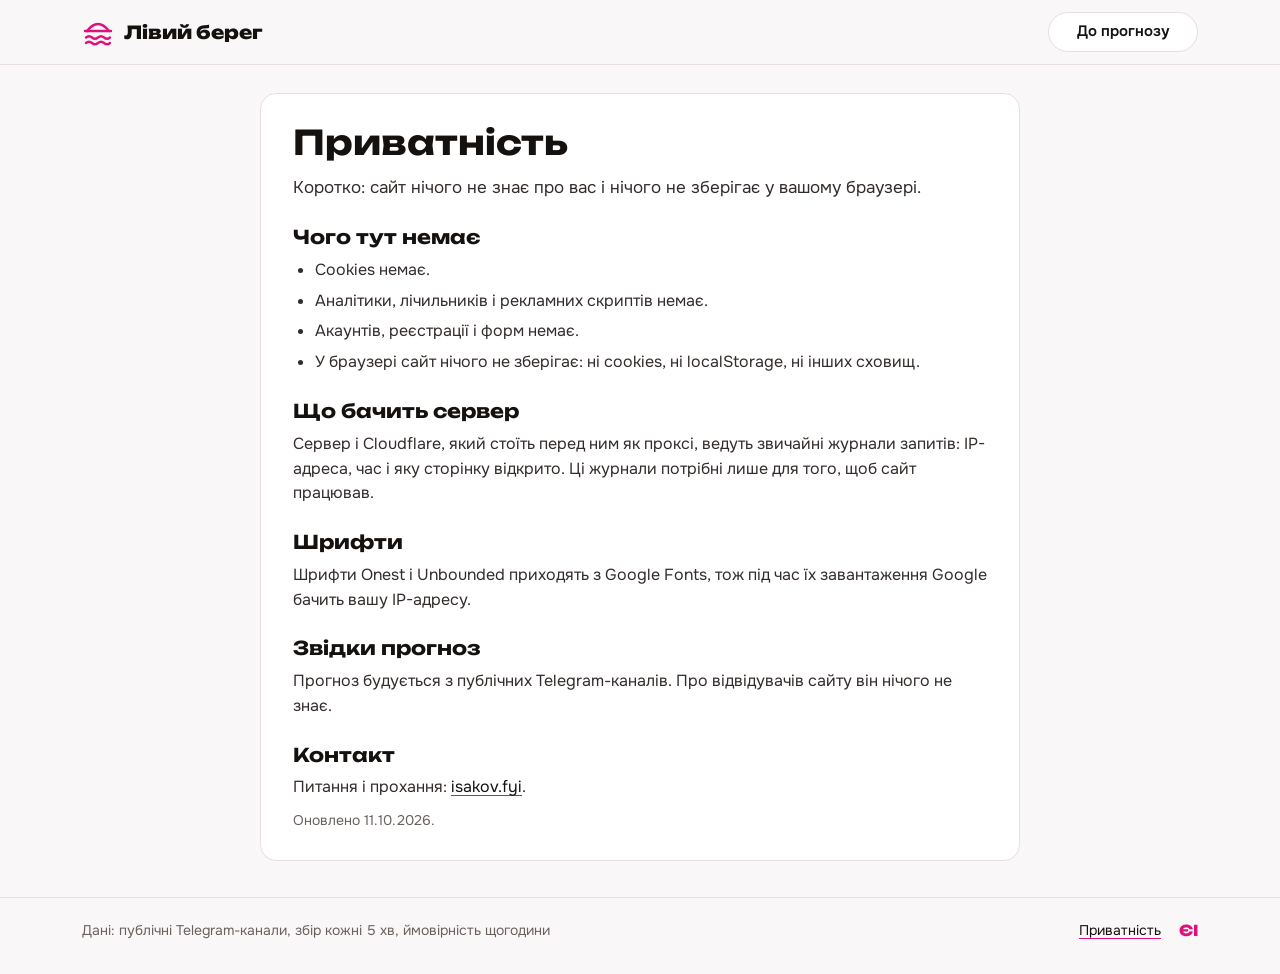
==== site/privacy.html @ 4c9b5cb8 "Add the site shell and the main tab: the answer, what crosses the Dnipro now, reasons, glossary, liv" ====
<!doctype html>
<html lang="uk">
<head>
<meta charset="utf-8">
<meta name="viewport" content="width=device-width, initial-scale=1">
<title>Приватність: Лівий берег</title>
<meta name="description" content="Що сайт Лівий берег знає про відвідувачів: без cookies, без аналітики, без акаунтів.">
<link rel="icon" href="favicon.svg" type="image/svg+xml">
<link rel="stylesheet" href="assets/css/tokens.css">
<link rel="stylesheet" href="assets/css/site.css">
</head>
<body>
<header class="top">
  <div class="wrap top-in top-simple">
    <a class="logo" href="./" aria-label="Лівий берег, на головну"><svg viewBox="0 0 32 32" aria-hidden="true" focusable="false"><path d="M5 15Q16 1 27 15"/><path d="M3 15h26"/><path d="M4 21.5q3-2.6 6 0t6 0 6 0 6 0"/><path d="M4 27q3-2.6 6 0t6 0 6 0 6 0"/></svg><span>Лівий берег</span></a>
    <a class="tab" href="./">До прогнозу</a>
  </div>
</header>

<main class="wrap">
  <article class="block doc">
    <h1>Приватність</h1>
    <p class="lead">Коротко: сайт нічого не знає про вас і нічого не зберігає у вашому браузері.</p>
    <h2>Чого тут немає</h2>
    <ul>
      <li>Cookies немає.</li>
      <li>Аналітики, лічильників і рекламних скриптів немає.</li>
      <li>Акаунтів, реєстрації і форм немає.</li>
      <li>У браузері сайт нічого не зберігає: ні cookies, ні localStorage, ні інших сховищ.</li>
    </ul>
    <h2>Що бачить сервер</h2>
    <p>Сервер і Cloudflare, який стоїть перед ним як проксі, ведуть звичайні журнали запитів: IP-адреса, час і яку сторінку відкрито. Ці журнали потрібні лише для того, щоб сайт працював.</p>
    <h2>Шрифти</h2>
    <p>Шрифти Onest і Unbounded приходять з Google Fonts, тож під час їх завантаження Google бачить вашу IP-адресу.</p>
    <h2>Звідки прогноз</h2>
    <p>Прогноз будується з публічних Telegram-каналів. Про відвідувачів сайту він нічого не знає.</p>
    <h2>Контакт</h2>
    <p>Питання і прохання: <a href="https://isakov.fyi">isakov.fyi</a>.</p>
    <p class="src">Оновлено 11.10.2026.</p>
  </article>
</main>

<footer class="foot">
  <div class="wrap foot-in">
    <p>Дані: публічні Telegram-канали, збір кожні 5 хв, ймовірність щогодини</p>
    <p class="foot-links"><a href="privacy.html">Приватність</a><a class="credit" href="https://isakov.fyi" aria-label="ЄІ, isakov.fyi">ЄІ</a></p>
  </div>
</footer>
</body>
</html>
---- site/assets/css/tokens.css ----
/* Taken from mindset.mylovanov.media and ba26.mylovanov.media */
@import url('https://fonts.googleapis.com/css2?family=Onest:wght@400;500;600;700;800&family=Unbounded:wght@700;800&display=swap');

:root {
  --pink: #E0117E;
  --pink-soft: #FCE7F1;
  --ink: #14110F;
  --body: #332C2A;
  --soft: #6B625F;
  --line: #E7DFE3;
  --paper: #FAF7F8;
  --card: #FFFFFF;

  --font: 'Onest', system-ui, -apple-system, 'Segoe UI', Roboto, sans-serif;
  --font-display: 'Unbounded', sans-serif;

  --r-pill: 999px;
  --r-card: 16px;
  --r-small: 8px;

  --shadow-pink: 0 2px 10px rgba(224, 17, 126, .45);
  --focus-ring: 0 0 0 4px rgba(224, 17, 126, .28);
  --ease: cubic-bezier(.22, .75, .28, 1);
}
---- site/assets/css/site.css ----
/* The shell of livii-bereh.isakov.fyi (header, tabs, footer, help dialog, toast, privacy page) and tab 1
   "Чи встигну?". Colors, fonts, radii, shadows and easing only from tokens.css. */

*, *::before, *::after { box-sizing: border-box; }
[hidden] { display: none !important; }

html { -webkit-text-size-adjust: 100%; }

body {
  margin: 0;
  min-height: 100vh;
  display: flex;
  flex-direction: column;
  background: var(--paper);
  color: var(--body);
  font: 400 16px/1.55 var(--font);
}

main { flex: 1 0 auto; }
h1, h2, h3, p, dl, dd { margin: 0; }
button { font: inherit; color: inherit; }
a { color: var(--ink); text-decoration-color: var(--pink); text-underline-offset: 3px; }
a:hover { color: var(--pink); }
:focus-visible { outline: none; box-shadow: var(--focus-ring); }
a:focus-visible { border-radius: var(--r-small); }

.wrap { width: 100%; max-width: 1180px; margin: 0 auto; padding-left: 32px; padding-right: 32px; }

.ico { display: inline-flex; flex: none; width: 20px; height: 20px; }
.ico svg { width: 100%; height: 100%; fill: none; stroke: currentColor; stroke-width: 2; stroke-linecap: round; stroke-linejoin: round; }

/* Header */

.top { position: sticky; top: 0; z-index: 10; background: var(--paper); border-bottom: 1px solid var(--line); }

.top-in {
  display: grid;
  grid-template-columns: auto auto minmax(0, 1fr) auto;
  grid-template-areas: "logo tabs live help";
  align-items: center;
  gap: 10px 20px;
  padding-top: 12px;
  padding-bottom: 12px;
}

.top-simple { display: flex; justify-content: space-between; }

.logo {
  grid-area: logo;
  display: inline-flex;
  align-items: center;
  gap: 10px;
  color: var(--ink);
  font: 800 18px/1 var(--font-display);
  text-decoration: none;
  white-space: nowrap;
}
.logo:hover { color: var(--ink); }
.logo svg { width: 32px; height: 32px; fill: none; stroke: var(--pink); stroke-width: 2.4; stroke-linecap: round; stroke-linejoin: round; transition: transform 300ms var(--ease); }
.logo:hover svg { transform: translateY(-2px); }

.tabs { grid-area: tabs; display: flex; gap: 6px; }

.tab {
  display: inline-flex;
  align-items: center;
  justify-content: center;
  min-height: 40px;
  padding: 0 16px;
  border: 1px solid var(--line);
  border-radius: var(--r-pill);
  background: var(--card);
  color: var(--ink);
  font-size: 15px;
  font-weight: 600;
  text-decoration: none;
  white-space: nowrap;
}
.tab:hover { color: var(--ink); border-color: var(--pink); }
.tab:focus-visible { border-radius: var(--r-pill); }
.tab[aria-current="page"] { background: var(--pink); border-color: var(--pink); color: var(--card); }

.live {
  grid-area: live;
  justify-self: end;
  min-width: 0;
  max-width: 100%;
  display: inline-flex;
  align-items: center;
  gap: 8px;
  min-height: 36px;
  padding: 0 14px;
  border: 1px solid var(--line);
  border-radius: var(--r-pill);
  background: var(--card);
  color: var(--body);
  font-size: 14px;
  cursor: pointer;
}
.live:hover { border-color: var(--pink); }
.live-dot { flex: none; width: 8px; height: 8px; border-radius: var(--r-pill); background: var(--pink); }
.live-text { min-width: 0; overflow: hidden; text-overflow: ellipsis; white-space: nowrap; }
.live .ico { display: none; width: 18px; height: 18px; }
.live.is-stale { background: var(--pink); border-color: var(--pink); color: var(--card); font-weight: 600; }
.live.is-stale .live-dot { display: none; }
.live.is-stale .ico { display: inline-flex; }

.help-btn {
  grid-area: help;
  display: grid;
  place-items: center;
  width: 40px;
  height: 40px;
  padding: 0;
  border: 1px solid var(--line);
  border-radius: var(--r-pill);
  background: var(--card);
  color: var(--ink);
  font: 800 16px/1 var(--font-display);
  cursor: pointer;
}
.help-btn:hover { border-color: var(--pink); color: var(--pink); }

/* Blocks of tab 1 */

.tab-main { display: grid; gap: 20px; padding-top: 24px; }
.tab-how { padding-top: 28px; }

.block {
  position: relative;
  min-width: 0;
  padding: 28px 32px;
  background: var(--card);
  border: 1px solid var(--line);
  border-radius: var(--r-card);
  scroll-margin-top: 92px;
}
.block:focus { outline: none; }
.block > h2 { margin-bottom: 14px; font: 700 clamp(20px, 2.2vw, 26px)/1.2 var(--font-display); color: var(--ink); }

.lead { max-width: 72ch; margin-bottom: 18px; font-size: 17px; }
.sub { margin: 22px 0 10px; font: 700 17px/1.3 var(--font); color: var(--ink); }
.src { font-size: 14px; color: var(--soft); }
p.src { margin-top: 12px; }
.calm { padding: 16px 18px; border: 1px dashed var(--line); border-radius: var(--r-card); background: var(--paper); color: var(--soft); font-size: 15px; }
.note { margin-top: 16px; padding: 12px 16px; border-left: 4px solid var(--pink); border-radius: var(--r-small); background: var(--paper); font-size: 15px; }
.note b { color: var(--ink); }

/* a) hero */

/* Wide screen: the words on the left; on the right the train and under it the probability scale, centered in the
   height left beside the answer and the lines below it, so neither column stays half empty. Phone: one column in
   reading order. */
.hero { display: grid; grid-template-columns: minmax(0, 1.4fr) minmax(0, 1fr); grid-template-areas: "text train" "text scale" "more scale"; gap: 0 40px; align-items: start; padding: 36px 40px; }
.hero-text { grid-area: text; min-width: 0; }
.hero-scale { grid-area: scale; align-self: center; min-width: 0; }
.hero-more { grid-area: more; min-width: 0; }
.hero-q { max-width: 26ch; font: 700 clamp(22px, 2.5vw, 30px)/1.25 var(--font-display); color: var(--ink); }
.hero-window { margin-top: 10px; font-size: 16px; color: var(--soft); }

.answer { margin: 18px 0 12px; font: 800 clamp(34px, 4.4vw, 56px)/1.05 var(--font-display); color: var(--ink); animation: rise 360ms var(--ease) both; }
.answer-wait { font-size: clamp(26px, 3.2vw, 36px); color: var(--soft); }

.tier { display: inline-flex; align-items: center; min-height: 32px; padding: 0 14px; border-radius: var(--r-pill); font-size: 15px; font-weight: 600; }
.tier-low { border: 1px solid var(--line); background: var(--card); color: var(--ink); }
.tier-medium { background: var(--pink-soft); color: var(--ink); }
.tier-high { background: var(--pink); color: var(--card); }

.p-line { margin-top: 10px; font-size: 17px; }
.p-line b { font: 800 22px/1 var(--font-display); color: var(--ink); }
.honest { max-width: 62ch; margin-top: 10px; font-size: 16px; }

.banner { display: flex; align-items: flex-start; gap: 12px; margin-top: 14px; padding: 12px 16px; border-radius: var(--r-card); }
.banner .ico { width: 24px; height: 24px; margin-top: 1px; }
.banner-title { font-weight: 700; }
.banner-text { font-size: 15px; }
.banner-alert { background: var(--pink); color: var(--card); }
.banner-stale { border: 1px solid var(--pink); background: var(--pink-soft); color: var(--ink); }

.scale { max-width: 560px; margin-top: 22px; }
.scale-row { position: relative; height: 24px; }
.scale-bottom { margin-top: 8px; font-size: 13px; color: var(--soft); }
.scale-bar { position: relative; display: flex; height: 14px; }
.zone { height: 100%; }
.zone-low { background: var(--line); border-radius: var(--r-pill) 0 0 var(--r-pill); }
.zone-mid { background: var(--pink-soft); }
.zone-high { flex: 1; background: var(--pink); border-radius: 0 var(--r-pill) var(--r-pill) 0; }
.scale-tick { position: absolute; top: -5px; bottom: -5px; width: 2px; margin-left: -1px; border-radius: var(--r-pill); background: var(--ink); }
.scale-dot { position: absolute; top: 50%; width: 22px; height: 22px; margin: -11px 0 0 -11px; border: 3px solid var(--card); border-radius: var(--r-pill); background: var(--ink); box-shadow: var(--shadow-pink); animation: pop 320ms var(--ease) 120ms both; }
.scale-p { position: absolute; bottom: 2px; font: 800 15px/1 var(--font-display); color: var(--ink); white-space: nowrap; }
.scale-p.align-mid { transform: translateX(-50%); }
.scale-p.align-end { transform: translateX(-100%); }
.scale-num, .scale-end { position: absolute; top: 0; white-space: nowrap; }
.scale-num.to-left { transform: translateX(calc(-100% - 4px)); }
.scale-num.to-right { transform: translateX(4px); }
.scale-end { left: 0; }
.scale-end.end-right { left: auto; right: 0; }
.scale-legend { display: flex; flex-wrap: wrap; gap: 6px 16px; margin: 10px 0 0; padding: 0; list-style: none; font-size: 14px; }
.scale-legend li { display: inline-flex; align-items: center; gap: 6px; }

.sw { display: inline-block; flex: none; width: 12px; height: 12px; border-radius: var(--r-pill); }
.sw-low { background: var(--line); }
.sw-mid { border: 1px solid var(--pink); background: var(--pink-soft); }
.sw-high, .sw-m { background: var(--pink); }
.sw-d { border: 2px solid var(--ink); background: var(--card); }

.hero-train { grid-area: train; position: relative; display: grid; justify-items: center; gap: 10px; }
.train-tip { position: absolute; top: 10px; left: 50%; z-index: 3; width: max-content; max-width: calc(100% - 24px); padding: 8px 12px; border-radius: var(--r-small); background: var(--ink); color: var(--card); font-size: 14px; line-height: 1.35; text-align: center; transform: translateX(-50%); box-shadow: var(--shadow-pink); pointer-events: none; animation: fade 200ms var(--ease) both; }
.train { display: block; width: 100%; max-width: 440px; padding: 14px; border: 1px solid var(--line); border-radius: var(--r-card); background: var(--paper); cursor: pointer; transition: transform 240ms var(--ease); }
.train:hover { border-color: var(--pink); }
.train:active { transform: scale(.98); }
.train:focus-visible { border-radius: var(--r-card); }
.train-svg { display: block; width: 100%; height: auto; }
.train-svg .bank { fill: var(--line); }
.train-svg .river { fill: var(--pink-soft); }
.train-svg .wave { fill: none; stroke: var(--pink); stroke-width: 2; stroke-linecap: round; opacity: .55; }
.train-svg .arch { fill: none; stroke: var(--pink); stroke-width: 3; stroke-linecap: round; }
.train-svg .pier, .train-svg .deck { fill: none; stroke: var(--ink); stroke-width: 3; stroke-linecap: round; }
.train-svg .train-car rect { fill: var(--pink); }
.train-svg .win { fill: none; stroke: var(--card); stroke-width: 2.4; stroke-linecap: round; }
.train-svg text { font: 600 13px var(--font); fill: var(--body); text-anchor: middle; }
.train-hint { max-width: 40ch; min-height: 3.1em; font-size: 14px; color: var(--soft); text-align: center; }

/* Loading. Until the first data (and the web fonts) only a skeleton of the hero shows, in the place and about the
   size of the answer. The other blocks, the hero content and the live pill wait with display none, so they count as
   new when they show, not as moved; the footer stays below the fold. When the answer lands nothing on screen moves. */
.app { min-height: 100vh; }
.is-loading .tab-main > section:not(#hero), .is-loading .hero-text, .is-loading .hero-scale, .is-loading .hero-more, .is-loading .hero-train, .is-loading .live { display: none; }
.hero-sk { display: none; min-width: 0; }
.is-loading .hero-sk { display: block; }
.hero-sk .hero-window { margin-top: 14px; }
.sk { display: block; border-radius: var(--r-small); background: var(--line); opacity: .6; }
.sk-q { width: min(100%, 540px); height: clamp(22px, 2.5vw, 30px); }
.sk-q + .sk-q { width: min(72%, 380px); margin-top: 8px; }
.sk-q + .sk-q + .sk-q { display: none; width: 45%; }
.sk-answer { width: min(88%, 470px); height: clamp(34px, 4.4vw, 56px); margin-top: 18px; border-radius: var(--r-card); }
.sk-answer + .sk-answer { width: min(55%, 300px); margin: 8px 0 12px; }
.sk-tier { width: 136px; height: 32px; border-radius: var(--r-pill); }
.sk-scale { max-width: 560px; height: 14px; margin: 46px 0 76px; border-radius: var(--r-pill); }
.sk-line { width: min(100%, 440px); height: 18px; margin-top: 14px; }
.sk-line + .sk-line { width: min(92%, 520px); }
.sk-line + .sk-line + .sk-line { width: min(60%, 300px); }
.hero-sk-train .sk-pic { width: 100%; max-width: 440px; margin: 0 auto; aspect-ratio: 428 / 178; border-radius: var(--r-card); }
.hero-sk-train .sk-hint { width: min(70%, 260px); height: 14px; margin: 14px auto 0; }
.hero-sk-train .sk-scale { margin: 72px 0 0; } /* wide screen: the scale waits under the train, as it will land */
@media (min-width: 901px) { .hero-sk:not(.hero-sk-train) > .sk-scale { display: none; } }

/* b) crossings */

.cross-state { margin-bottom: 14px; font-size: 17px; color: var(--ink); }
.crosses { display: grid; grid-template-columns: repeat(auto-fill, minmax(min(250px, 100%), 1fr)); gap: 12px; margin: 0; padding: 0; list-style: none; }
.cross { display: grid; align-content: start; gap: 4px; padding: 14px 16px; border: 1px solid var(--line); border-radius: var(--r-card); background: var(--card); }
.cross-status { display: inline-flex; align-items: center; justify-self: start; gap: 6px; min-height: 30px; margin-bottom: 6px; padding: 0 12px 0 8px; border-radius: var(--r-pill); font-size: 14px; font-weight: 600; }
.cross-open .cross-status { border: 1px solid var(--line); color: var(--ink); }
.cross-limited .cross-status { background: var(--pink-soft); color: var(--ink); }
.cross-closed .cross-status { background: var(--pink); color: var(--card); }
.cross-unknown .cross-status { border: 1px dashed var(--soft); background: var(--paper); color: var(--body); }
.cross-name { font: 700 16px/1.3 var(--font); color: var(--ink); }
.cross-via { font-size: 14px; color: var(--soft); }
.cross-note { font-size: 15px; }
.cross-meta { display: flex; align-items: flex-start; gap: 8px; margin-top: 14px; font-size: 15px; }
.cross-meta + .cross-meta { margin-top: 8px; }
.cross-meta .ico { color: var(--pink); }

.sources { margin-top: 14px; }
.sources summary { display: inline-flex; align-items: center; min-height: 38px; padding: 0 16px; border: 1px solid var(--line); border-radius: var(--r-pill); color: var(--ink); font-size: 15px; font-weight: 600; cursor: pointer; list-style: none; }
.sources summary::-webkit-details-marker { display: none; }
.sources summary:hover { border-color: var(--pink); }
.sources summary:focus-visible { border-radius: var(--r-pill); }
.sources ul { display: grid; gap: 6px; margin: 12px 0 0; padding-left: 20px; font-size: 15px; }

/* c) reasons */

[data-part="reasons"] { position: relative; }
.reason-axis { display: flex; justify-content: space-between; margin: 0 76px 6px 12px; font-size: 13px; color: var(--soft); }
.reasons { display: grid; gap: 6px; margin: 0; padding: 0; list-style: none; }
.reason { padding: 10px 12px; border-radius: var(--r-small); cursor: default; }
.reason:hover, .reason:focus-visible { background: var(--paper); }
.reason-text { display: flex; justify-content: space-between; gap: 12px; color: var(--ink); }
.reason-val { white-space: nowrap; }
.reason-bar { display: grid; grid-template-columns: minmax(0, 1fr) 56px; align-items: center; gap: 8px; margin-top: 6px; }
.reason-track { position: relative; display: block; height: 14px; border: 1px solid var(--line); border-radius: var(--r-pill); background: var(--card); }
.reason-track::after { content: ""; position: absolute; top: -5px; bottom: -5px; left: 50%; width: 2px; margin-left: -1px; background: var(--soft); }
.reason-fill { position: absolute; top: 0; bottom: 0; border-radius: var(--r-pill); animation: grow 380ms var(--ease) both; }
.reason-fill.up { background: var(--pink); transform-origin: left center; }
.reason-fill.down { background: var(--soft); transform-origin: right center; }
.reason-w { font: 700 15px/1 var(--font-display); color: var(--ink); text-align: right; }
.tip { position: absolute; left: 12px; right: 12px; z-index: 2; padding: 10px 12px; border-radius: var(--r-small); background: var(--ink); color: var(--card); font-size: 14px; box-shadow: var(--shadow-pink); pointer-events: none; animation: fade 200ms var(--ease) both; }

.card-foot { display: flex; justify-content: space-between; align-items: center; gap: 12px; margin-top: 18px; padding-top: 12px; border-top: 1px solid var(--line); font-size: 14px; }

/* d) kind */

.kind-grid { display: grid; grid-template-columns: auto auto minmax(0, 1fr); align-items: center; gap: 20px 32px; }
.fig-num { font: 800 clamp(30px, 4vw, 44px)/1 var(--font-display); color: var(--ink); }
.fig-label { display: flex; align-items: center; gap: 6px; margin-top: 6px; font-size: 15px; }
.kind-cells { display: grid; grid-template-columns: repeat(10, minmax(0, 28px)); gap: 6px; }
.cell { aspect-ratio: 1; border-radius: var(--r-small); animation: pop 300ms var(--ease) both; }
.cell-m { background: var(--pink); }
.cell-d { border: 2px solid var(--ink); background: var(--card); }
.kind-cap { margin-top: 12px; font-size: 15px; }

/* e) glossary */

.gloss { display: grid; grid-template-columns: repeat(auto-fill, minmax(min(280px, 100%), 1fr)); gap: 12px; }
.gloss div { padding: 14px 16px; border: 1px solid var(--line); border-radius: var(--r-card); }
.gloss dt { display: flex; align-items: center; gap: 8px; margin-bottom: 4px; font-weight: 700; color: var(--ink); }
.gloss dd { font-size: 15px; }

/* f) charts slot (charts.js draws inside) */

#charts [data-chart] + [data-chart] { margin-top: 16px; }

/* g) sources */

.chans { display: grid; grid-template-columns: repeat(auto-fill, minmax(min(230px, 100%), 1fr)); gap: 8px; margin: 0; padding: 0; list-style: none; }
.chan { display: grid; gap: 2px; min-width: 0; padding: 10px 14px; border: 1px solid var(--line); border-radius: var(--r-card); }
.chan-name { overflow: hidden; color: var(--ink); font-weight: 700; text-overflow: ellipsis; white-space: nowrap; }
.chan-ago, .chan-n { font-size: 14px; color: var(--soft); }
.chan.is-old { background: var(--paper); }
.facts { display: grid; grid-template-columns: repeat(auto-fill, minmax(min(240px, 100%), 1fr)); gap: 12px; margin-top: 18px; }
.facts div { padding: 12px 16px; border-radius: var(--r-card); background: var(--paper); }
.facts dt { font-size: 14px; color: var(--soft); }
.facts dd { margin-top: 2px; color: var(--ink); font-weight: 600; }
.safety { display: flex; align-items: center; gap: 10px; margin-top: 18px; padding: 14px 16px; border-radius: var(--r-card); background: var(--ink); color: var(--card); font-weight: 600; }
.safety .ico { color: var(--pink); }

/* Footer */

.foot { margin-top: 36px; border-top: 1px solid var(--line); }
.foot-in { display: flex; flex-wrap: wrap; align-items: center; justify-content: space-between; gap: 10px 24px; padding-top: 22px; padding-bottom: 32px; font-size: 14px; color: var(--soft); }
.foot-links { display: flex; align-items: center; gap: 18px; }
.credit { color: var(--pink); font: 800 15px/1 var(--font-display); text-decoration: none; }
.credit:hover { color: var(--ink); }

/* Help dialog and toast */

.help { width: min(520px, calc(100vw - 32px)); max-height: calc(100vh - 32px); padding: 0; border: 0; border-radius: var(--r-card); background: var(--card); color: var(--body); box-shadow: var(--shadow-pink); }
.help[open] { animation: rise 260ms var(--ease) both; }
.help::backdrop { background: var(--ink); opacity: .45; }
.help-in { padding: 24px; }
.help h2 { margin-bottom: 14px; font: 700 22px/1.2 var(--font-display); color: var(--ink); }
.keys { display: grid; gap: 8px; margin-bottom: 20px; }
.keys div { display: grid; grid-template-columns: 128px minmax(0, 1fr); align-items: center; gap: 12px; }
.keys dt { display: flex; flex-wrap: wrap; gap: 4px; }
.keys dd { font-size: 15px; }
kbd { display: inline-flex; align-items: center; justify-content: center; min-width: 30px; height: 30px; padding: 0 8px; border: 1px solid var(--line); border-bottom-width: 2px; border-radius: var(--r-small); background: var(--paper); color: var(--ink); font: 600 14px/1 var(--font); }
.btn { display: inline-flex; align-items: center; justify-content: center; min-height: 42px; padding: 0 22px; border: 1px solid var(--pink); border-radius: var(--r-pill); background: var(--pink); color: var(--card); font-weight: 600; cursor: pointer; }
.btn:hover { box-shadow: var(--shadow-pink); }
.btn:focus-visible { box-shadow: var(--focus-ring); }

.toast { position: fixed; left: 50%; bottom: 24px; z-index: 20; max-width: calc(100vw - 32px); padding: 10px 18px; border-radius: var(--r-pill); background: var(--ink); color: var(--card); font-size: 15px; opacity: 0; transform: translate(-50%, 8px); transition: opacity 260ms var(--ease), transform 260ms var(--ease); pointer-events: none; }
.toast.on { opacity: 1; transform: translate(-50%, 0); }

/* Privacy page */

.doc { max-width: 760px; margin: 28px auto 0; }
.doc h1 { margin-bottom: 12px; font: 700 clamp(26px, 3vw, 34px)/1.2 var(--font-display); color: var(--ink); }
.doc h2 { margin: 24px 0 8px; font: 700 19px/1.3 var(--font-display); color: var(--ink); }
.doc ul { display: grid; gap: 6px; margin: 0; padding-left: 22px; }
.doc p + p { margin-top: 10px; }

/* Phone */

@media (min-width: 761px) {
  /* The logo and the tabs keep one width when the web fonts swap in, so the header never shifts. */
  .logo { min-width: 190px; }
  .tab { min-width: 150px; }
}

@media (max-width: 900px) {
  .hero { grid-template-columns: minmax(0, 1fr); grid-template-areas: "text" "scale" "more" "train"; padding: 28px 24px; }
  .hero-train { margin-top: 28px; }
  .is-loading .hero-sk-train { display: none; } /* one column: the train comes below the text, under the fold */
}

@media (max-width: 760px) {
  .wrap { padding-left: 16px; padding-right: 16px; }
  .top-in { grid-template-columns: auto minmax(0, 1fr) auto; grid-template-areas: "logo live help" "tabs tabs tabs"; gap: 10px 8px; padding-top: 10px; padding-bottom: 10px; }
  .logo { gap: 8px; font-size: 15px; }
  .logo svg { width: 26px; height: 26px; }
  .tabs { display: grid; grid-template-columns: 1fr 1fr; }
  .tab { padding: 0 10px; }
  .live { padding: 0 10px; font-size: 13px; }
  .live-word { display: none; }
  .tab-main { gap: 14px; padding-top: 16px; }
  .block { padding: 22px 16px; scroll-margin-top: 124px; }
  .hero { padding: 24px 16px; }
  .sk-q + .sk-q + .sk-q { display: block; }
  .sk-scale { margin-bottom: 110px; }
  .kind-grid { grid-template-columns: 1fr 1fr; }
  .kind-cells { grid-column: 1 / -1; }
  .reason-axis { margin-right: 76px; }
  .keys div { grid-template-columns: 104px minmax(0, 1fr); }
}

@keyframes rise { from { opacity: 0; transform: translateY(8px); } }
@keyframes pop { from { opacity: 0; transform: scale(.6); } }
@keyframes grow { from { transform: scaleX(0); } }
@keyframes fade { from { opacity: 0; } }

@media (prefers-reduced-motion: reduce) {
  *, *::before, *::after { animation: none !important; transition: none !important; scroll-behavior: auto !important; }
}
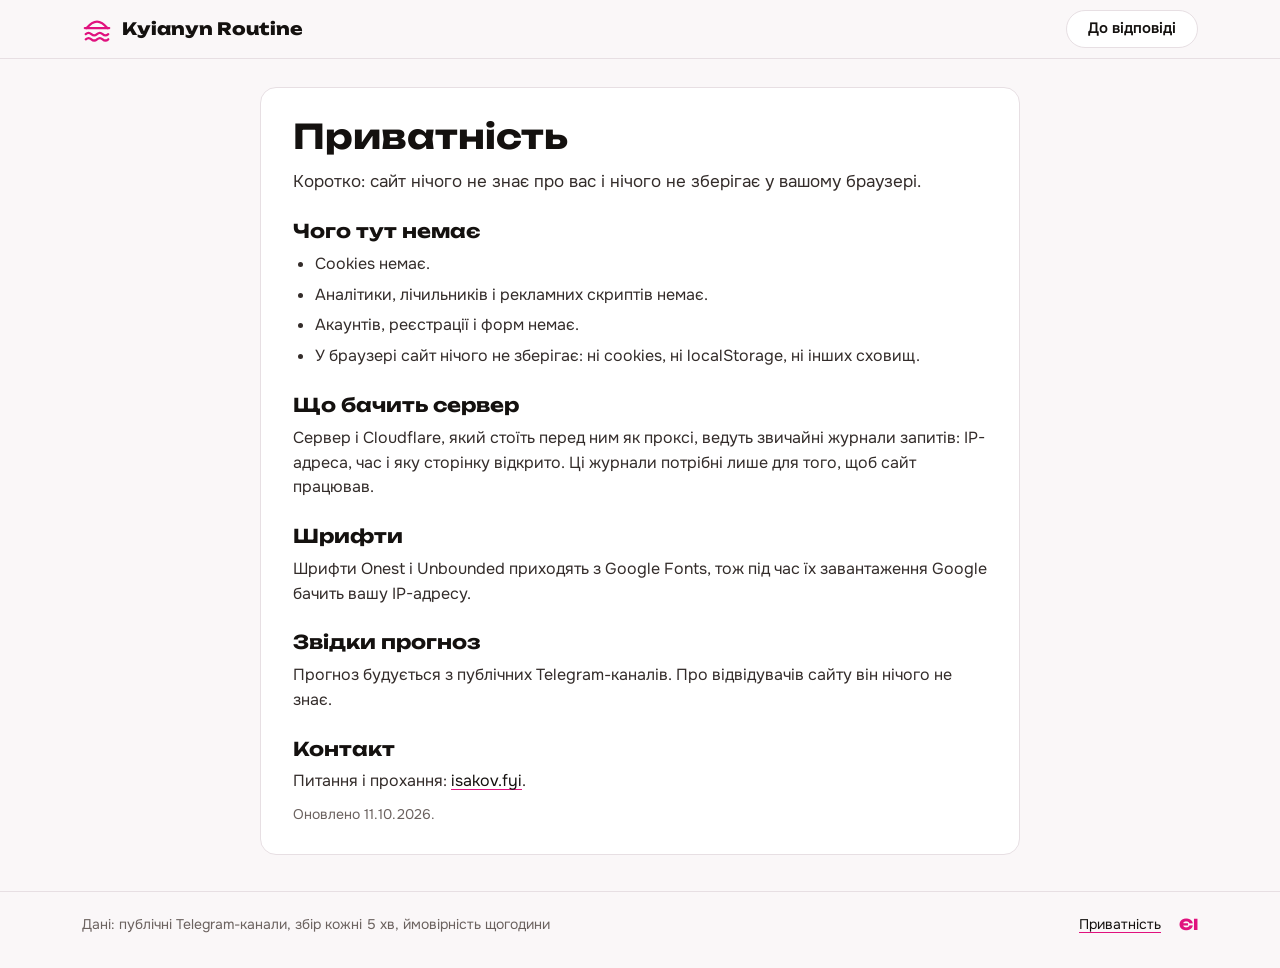
==== commit 4599d810: "Make the main tab answer first and minimal: a huge yes, risky or no in green, amber or red, the ques" ====
--- a/site/privacy.html
+++ b/site/privacy.html
@@ -3,8 +3,8 @@
 <head>
 <meta charset="utf-8">
 <meta name="viewport" content="width=device-width, initial-scale=1">
-<title>Приватність: Лівий берег</title>
-<meta name="description" content="Що сайт Лівий берег знає про відвідувачів: без cookies, без аналітики, без акаунтів.">
+<title>Приватність: Kyianyn Routine</title>
+<meta name="description" content="Що сайт «Чи встигнеш на інший берег за 3 години?» знає про відвідувачів: без cookies, без аналітики, без акаунтів.">
 <link rel="icon" href="favicon.svg" type="image/svg+xml">
 <link rel="stylesheet" href="assets/css/tokens.css">
 <link rel="stylesheet" href="assets/css/site.css">
@@ -12,8 +12,8 @@
 <body>
 <header class="top">
   <div class="wrap top-in top-simple">
-    <a class="logo" href="./" aria-label="Лівий берег, на головну"><svg viewBox="0 0 32 32" aria-hidden="true" focusable="false"><path d="M5 15Q16 1 27 15"/><path d="M3 15h26"/><path d="M4 21.5q3-2.6 6 0t6 0 6 0 6 0"/><path d="M4 27q3-2.6 6 0t6 0 6 0 6 0"/></svg><span>Лівий берег</span></a>
-    <a class="tab" href="./">До прогнозу</a>
+    <a class="logo" href="./" aria-label="Kyianyn Routine, на головну"><svg viewBox="0 0 32 32" aria-hidden="true" focusable="false"><path d="M5 15Q16 1 27 15"/><path d="M3 15h26"/><path d="M4 21.5q3-2.6 6 0t6 0 6 0 6 0"/><path d="M4 27q3-2.6 6 0t6 0 6 0 6 0"/></svg><span class="logo-name">Kyianyn Routine</span></a>
+    <a class="tab" href="./">До відповіді</a>
   </div>
 </header>
 
--- a/site/assets/css/tokens.css
+++ b/site/assets/css/tokens.css
@@ -11,6 +11,20 @@
   --paper: #FAF7F8;
   --card: #FFFFFF;
 
+  /* Status colours of the answer, the alert level and the crossings (green yes, amber risky, red no),
+     and the official colours of the Kyiv metro lines. Text in a status colour: --go, --risk, --stop;
+     big fills: --risk-fill; backgrounds: the -soft ones. */
+  --go: #0B7A3B;
+  --go-soft: #E2F5E9;
+  --risk: #B45309;
+  --risk-fill: #F59E0B;
+  --risk-soft: #FEF3DC;
+  --stop: #D42020;
+  --stop-soft: #FDE8E6;
+  --m1: #E31E24;
+  --m2: #0072BC;
+  --m3: #00984F;
+
   --font: 'Onest', system-ui, -apple-system, 'Segoe UI', Roboto, sans-serif;
   --font-display: 'Unbounded', sans-serif;
 
--- a/site/assets/css/site.css
+++ b/site/assets/css/site.css
@@ -1,5 +1,6 @@
-/* The shell of livii-bereh.isakov.fyi (header, tabs, footer, help dialog, toast, privacy page) and tab 1
-   "Чи встигну?". Colors, fonts, radii, shadows and easing only from tokens.css. */
+/* The shell of kyianyn-routine.isakov.fyi (header, tabs, footer, help dialog, toast, privacy page) and tab 1
+   "Відповідь": the answer first, big, in the colour of its tier. Colors, fonts, radii, shadows and easing only
+   from tokens.css: pink is the brand (logo, tabs, links, focus); green, amber and red carry the meaning. */
 
 *, *::before, *::after { box-sizing: border-box; }
 [hidden] { display: none !important; }
@@ -28,8 +29,9 @@
 
 .ico { display: inline-flex; flex: none; width: 20px; height: 20px; }
 .ico svg { width: 100%; height: 100%; fill: none; stroke: currentColor; stroke-width: 2; stroke-linecap: round; stroke-linejoin: round; }
-
-/* Header */
+.sr-only { position: absolute; width: 1px; height: 1px; margin: -1px; padding: 0; overflow: hidden; clip: rect(0 0 0 0); white-space: nowrap; border: 0; }
+
+/* Header: the bridge mark and the short name, the two tabs, the live dot, the keys button */
 
 .top { position: sticky; top: 0; z-index: 10; background: var(--paper); border-bottom: 1px solid var(--line); }
 
@@ -39,24 +41,26 @@
   grid-template-areas: "logo tabs live help";
   align-items: center;
   gap: 10px 20px;
-  padding-top: 12px;
-  padding-bottom: 12px;
-}
-
-.top-simple { display: flex; justify-content: space-between; }
+  padding-top: 10px;
+  padding-bottom: 10px;
+}
+
+.top-simple { display: flex; flex-wrap: wrap; align-items: center; justify-content: space-between; }
 
 .logo {
   grid-area: logo;
+  min-width: 0;
   display: inline-flex;
   align-items: center;
   gap: 10px;
   color: var(--ink);
-  font: 800 18px/1 var(--font-display);
+  font: 800 17px/1.2 var(--font-display);
   text-decoration: none;
   white-space: nowrap;
 }
+.logo-name { min-width: 0; overflow: hidden; text-overflow: ellipsis; }
 .logo:hover { color: var(--ink); }
-.logo svg { width: 32px; height: 32px; fill: none; stroke: var(--pink); stroke-width: 2.4; stroke-linecap: round; stroke-linejoin: round; transition: transform 300ms var(--ease); }
+.logo svg { flex: none; width: 30px; height: 30px; fill: none; stroke: var(--pink); stroke-width: 2.4; stroke-linecap: round; stroke-linejoin: round; transition: transform 300ms var(--ease); }
 .logo:hover svg { transform: translateY(-2px); }
 
 .tabs { grid-area: tabs; display: flex; gap: 6px; }
@@ -65,7 +69,7 @@
   display: inline-flex;
   align-items: center;
   justify-content: center;
-  min-height: 40px;
+  min-height: 38px;
   padding: 0 16px;
   border: 1px solid var(--line);
   border-radius: var(--r-pill);
@@ -88,7 +92,7 @@
   display: inline-flex;
   align-items: center;
   gap: 8px;
-  min-height: 36px;
+  min-height: 34px;
   padding: 0 14px;
   border: 1px solid var(--line);
   border-radius: var(--r-pill);
@@ -98,10 +102,11 @@
   cursor: pointer;
 }
 .live:hover { border-color: var(--pink); }
-.live-dot { flex: none; width: 8px; height: 8px; border-radius: var(--r-pill); background: var(--pink); }
+.live-dot { flex: none; width: 8px; height: 8px; border-radius: var(--r-pill); background: var(--go); }
+.live.is-empty .live-dot { background: var(--soft); }
 .live-text { min-width: 0; overflow: hidden; text-overflow: ellipsis; white-space: nowrap; }
 .live .ico { display: none; width: 18px; height: 18px; }
-.live.is-stale { background: var(--pink); border-color: var(--pink); color: var(--card); font-weight: 600; }
+.live.is-stale { border-color: var(--risk-fill); background: var(--risk-soft); color: var(--risk); font-weight: 600; }
 .live.is-stale .live-dot { display: none; }
 .live.is-stale .ico { display: inline-flex; }
 
@@ -109,8 +114,8 @@
   grid-area: help;
   display: grid;
   place-items: center;
-  width: 40px;
-  height: 40px;
+  width: 38px;
+  height: 38px;
   padding: 0;
   border: 1px solid var(--line);
   border-radius: var(--r-pill);
@@ -121,9 +126,9 @@
 }
 .help-btn:hover { border-color: var(--pink); color: var(--pink); }
 
-/* Blocks of tab 1 */
-
-.tab-main { display: grid; gap: 20px; padding-top: 24px; }
+/* Blocks (tab 1, the charts, some scenes of the deck) */
+
+.tab-main { display: grid; gap: 16px; padding-top: 16px; }
 .tab-how { padding-top: 28px; }
 
 .block {
@@ -145,38 +150,186 @@
 .calm { padding: 16px 18px; border: 1px dashed var(--line); border-radius: var(--r-card); background: var(--paper); color: var(--soft); font-size: 15px; }
 .note { margin-top: 16px; padding: 12px 16px; border-left: 4px solid var(--pink); border-radius: var(--r-small); background: var(--paper); font-size: 15px; }
 .note b { color: var(--ink); }
-
-/* a) hero */
-
-/* Wide screen: the words on the left; on the right the train and under it the probability scale, centered in the
-   height left beside the answer and the lines below it, so neither column stays half empty. Phone: one column in
-   reading order. */
-.hero { display: grid; grid-template-columns: minmax(0, 1.4fr) minmax(0, 1fr); grid-template-areas: "text train" "text scale" "more scale"; gap: 0 40px; align-items: start; padding: 36px 40px; }
-.hero-text { grid-area: text; min-width: 0; }
-.hero-scale { grid-area: scale; align-self: center; min-width: 0; }
-.hero-more { grid-area: more; min-width: 0; }
-.hero-q { max-width: 26ch; font: 700 clamp(22px, 2.5vw, 30px)/1.25 var(--font-display); color: var(--ink); }
-.hero-window { margin-top: 10px; font-size: 16px; color: var(--soft); }
+.tip { position: absolute; left: 12px; right: 12px; z-index: 2; padding: 10px 12px; border-radius: var(--r-small); background: var(--ink); color: var(--card); font-size: 14px; line-height: 1.4; box-shadow: var(--shadow-pink); pointer-events: none; animation: fade 200ms var(--ease) both; }
+
+/* a) the first screen: alert chip, answer, line, question, crossing picture, probability, chips. The hero takes the
+   soft colour of the tier and the answer, the number and the chip icons its strong colour. */
+
+.block.hero {
+  --tone: var(--soft);
+  --tone-soft: var(--card);
+  --answer-h: clamp(84px, 25vw, 124px);
+  display: flex;
+  flex-direction: column;
+  align-items: center;
+  padding: 24px 32px 28px;
+  border-color: transparent;
+  background: var(--tone-soft);
+  text-align: center;
+}
+.hero[data-tier="none"] { border-color: var(--line); }
+.hero[data-tier="low"] { --tone: var(--go); --tone-soft: var(--go-soft); }
+.hero[data-tier="medium"] { --tone: var(--risk); --tone-soft: var(--risk-soft); }
+.hero[data-tier="high"] { --tone: var(--stop); --tone-soft: var(--stop-soft); }
+
+.hero-alert { margin-bottom: 4px; }
+.hero-alert:empty, .hero-window:empty, .hero-p:empty, .hero-chips:empty { display: none; }
+.alert-chip { display: inline-flex; align-items: center; gap: 8px; min-height: 34px; padding: 0 14px 0 10px; border-radius: var(--r-pill); font-size: 15px; font-weight: 700; animation: rise 300ms var(--ease) both; }
+.alert-chip .ico { width: 18px; height: 18px; }
+.alert-red { background: var(--stop); color: var(--card); }
+.alert-yellow { background: var(--risk-fill); color: var(--ink); }
+
+.hero-answer { display: flex; align-items: center; justify-content: center; width: 100%; height: var(--answer-h); }
+.hero .answer { margin: 0; font: 800 var(--answer-h)/1 var(--font-display); letter-spacing: -.02em; color: var(--tone); white-space: nowrap; animation: rise 360ms var(--ease) both; }
+.hero .answer-medium { font-size: clamp(30px, 9vw, 88px); }
+.hero .answer-wait { font-size: clamp(24px, 6vw, 40px); letter-spacing: 0; color: var(--soft); white-space: normal; }
+.hero-line { font: 700 clamp(17px, 1.7vw, 21px)/1.3 var(--font); color: var(--ink); }
+.hero[data-tier="none"] .hero-line { font-weight: 500; color: var(--soft); }
+.hero-q { max-width: 60ch; margin-top: 14px; font: 600 15px/1.4 var(--font); color: var(--body); text-wrap: balance; }
+.hero-window { margin-top: 2px; font-size: 14px; color: var(--soft); }
+
+/* The crossing picture: a fixed 2:1 box. hero.js draws in it when present; until then the train on the bridge. */
+.hero-map { position: relative; width: 100%; max-width: 600px; aspect-ratio: 2 / 1; margin-top: 18px; overflow: hidden; border-radius: var(--r-card); background: var(--card); }
+.hero-map:has(.train:focus-visible) { box-shadow: var(--focus-ring); }
+.hero-map .train { width: 100%; height: 100%; max-width: none; padding: 0; border: 0; border-radius: 0; background: none; }
+.hero-map .train:focus-visible { box-shadow: none; }
+.hero-map .train-svg { height: 100%; }
+.hero-map .train-svg .river { fill: var(--m2); opacity: .14; }
+.hero-map .train-svg .wave { stroke: var(--m2); opacity: .45; }
+.hero-map .train-svg .arch { stroke: var(--go); stroke-width: 3.5; }
+.hero-map .train[data-m1="limited"] .arch { stroke: var(--risk-fill); }
+.hero-map .train[data-m1="closed"] .arch { stroke: var(--stop); }
+.hero-map .train[data-m1="unknown"] .arch { stroke: var(--soft); }
+.hero-map .train-svg .train-car rect { fill: var(--m1); }
+.hero-map .train-svg text { fill: var(--soft); }
+.hero-map .train-svg .river-name { fill: var(--m2); }
+
+.hero-p { width: 100%; max-width: 520px; margin-top: 18px; }
+.p-row { display: flex; align-items: center; justify-content: center; gap: 12px; }
+.p-num { font: 800 clamp(28px, 6.6vw, 56px)/1 var(--font-display); color: var(--tone); }
+.p-label { max-width: 22ch; font-size: 15px; line-height: 1.3; text-align: left; color: var(--body); }
+.meter { margin-top: 14px; }
+.meter-bar { position: relative; display: flex; height: 10px; }
+.zone-go { background: var(--go); border-radius: var(--r-pill) 0 0 var(--r-pill); }
+.zone-risk { background: var(--risk-fill); }
+.zone-stop { flex: 1; background: var(--stop); border-radius: 0 var(--r-pill) var(--r-pill) 0; }
+.meter-mark { position: absolute; top: 50%; width: 22px; height: 22px; margin: -11px 0 0 -11px; border: 4px solid var(--card); border-radius: var(--r-pill); background: var(--ink); box-shadow: var(--shadow-pink); animation: pop 320ms var(--ease) 120ms both; }
+.meter-ticks { position: relative; height: 18px; margin-top: 8px; font-size: 13px; line-height: 18px; color: var(--soft); }
+.meter-ticks span { position: absolute; top: 0; white-space: nowrap; }
+.meter-ticks .to-left { transform: translateX(calc(-100% - 3px)); }
+.meter-ticks .to-right { transform: translateX(3px); }
+
+.hero-chips { width: 100%; }
+.chips { position: relative; display: flex; flex-wrap: wrap; justify-content: center; gap: 8px; margin-top: 16px; }
+.chip { display: inline-flex; align-items: center; gap: 8px; max-width: 100%; min-height: 36px; padding: 6px 14px 6px 10px; border: 1px solid var(--line); border-radius: var(--r-pill); background: var(--card); color: var(--ink); font-size: 14px; font-weight: 600; line-height: 1.25; text-align: left; cursor: help; }
+.chip:hover { border-color: var(--pink); }
+.chip .ico { width: 18px; height: 18px; color: var(--tone); }
+.chips .tip, .pills-box .tip, .reasons-box .tip { left: 0; right: 0; text-align: left; }
+
+/* b) what crosses the Dnipro now */
+
+.block.strip { padding: 20px 28px; }
+.block.strip > h2 { margin-bottom: 12px; font-size: clamp(18px, 1.8vw, 22px); }
+.pills-box { position: relative; }
+.pills { display: flex; flex-wrap: wrap; gap: 8px; margin: 0; padding: 0; list-style: none; }
+.pill { display: inline-flex; align-items: center; gap: 6px; min-height: 34px; padding: 0 12px 0 8px; border: 1px solid var(--line); border-radius: var(--r-pill); background: var(--card); color: var(--ink); font-size: 14px; font-weight: 600; cursor: help; }
+.pill:hover { box-shadow: var(--shadow-pink); }
+.pill .ico { width: 18px; height: 18px; }
+.pill-open { border-color: var(--go); background: var(--go-soft); }
+.pill-open .ico { color: var(--go); }
+.pill-limited { border-color: var(--risk-fill); background: var(--risk-soft); }
+.pill-limited .ico { color: var(--risk); }
+.pill-closed { border-color: var(--stop); background: var(--stop-soft); }
+.pill-closed .ico { color: var(--stop); }
+.pill-unknown { border-style: dashed; border-color: var(--soft); background: var(--paper); }
+.pill-unknown .ico { color: var(--soft); }
+.metro { flex: none; width: 10px; height: 10px; border-radius: var(--r-pill); }
+.metro-m1 { background: var(--m1); }
+.metro-m3 { background: var(--m3); }
+.cross-line { display: flex; flex-wrap: wrap; align-items: center; gap: 6px 10px; margin-top: 12px; font-size: 14px; color: var(--soft); }
+.cross-line > .ico { width: 18px; height: 18px; color: var(--pink); }
+.cross-line > span:not(.ico) { flex: 1 1 220px; min-width: 0; }
+.srcs summary { display: inline-flex; align-items: center; min-height: 30px; padding: 0 12px; border: 1px solid var(--line); border-radius: var(--r-pill); color: var(--ink); font-weight: 600; cursor: pointer; list-style: none; }
+.srcs summary::-webkit-details-marker { display: none; }
+.srcs summary:hover { border-color: var(--pink); }
+.srcs summary:focus-visible { border-radius: var(--r-pill); }
+.srcs[open] { flex-basis: 100%; }
+.srcs ul { display: grid; gap: 4px; margin: 10px 0 0; padding-left: 20px; }
+
+/* Folded blocks: why, glossary, live sources */
+
+.block.fold-block { padding: 0; }
+.fold > summary { display: flex; align-items: center; justify-content: space-between; gap: 12px; min-height: 58px; padding: 12px 28px; border-radius: var(--r-card); cursor: pointer; list-style: none; }
+.fold > summary::-webkit-details-marker { display: none; }
+.fold > summary h2 { font: 700 clamp(18px, 1.8vw, 22px)/1.25 var(--font-display); color: var(--ink); }
+.fold > summary:hover h2 { color: var(--pink); }
+.fold > summary .ico { color: var(--pink); transition: transform 240ms var(--ease); }
+.fold[open] > summary .ico { transform: rotate(180deg); }
+.fold-body { padding: 0 28px 22px; }
+
+/* c) reasons */
+
+.reasons-box { position: relative; }
+.reason-axis { display: flex; justify-content: space-between; margin: 0 76px 6px 12px; font-size: 13px; color: var(--soft); }
+.reasons { display: grid; gap: 6px; margin: 0; padding: 0; list-style: none; }
+.reason { padding: 10px 12px; border-radius: var(--r-small); cursor: help; }
+.reason:hover, .reason:focus-visible { background: var(--paper); }
+.reason-text { display: flex; justify-content: space-between; gap: 12px; color: var(--ink); }
+.reason-val { white-space: nowrap; }
+.reason-bar { display: grid; grid-template-columns: minmax(0, 1fr) 56px; align-items: center; gap: 8px; margin-top: 6px; }
+.reason-track { position: relative; display: block; height: 12px; border: 1px solid var(--line); border-radius: var(--r-pill); background: var(--card); }
+.reason-track::after { content: ""; position: absolute; top: -5px; bottom: -5px; left: 50%; width: 2px; margin-left: -1px; background: var(--soft); }
+.reason-fill { position: absolute; top: 0; bottom: 0; border-radius: var(--r-pill); animation: grow 380ms var(--ease) both; }
+.reason-fill.up { background: var(--stop); transform-origin: left center; }
+.reason-fill.down { background: var(--go); transform-origin: right center; }
+.reason-w { font: 700 15px/1 var(--font-display); color: var(--ink); text-align: right; }
+
+/* d) glossary */
+
+.gloss { display: grid; grid-template-columns: repeat(auto-fill, minmax(min(300px, 100%), 1fr)); gap: 8px; }
+.gloss div { padding: 10px 14px; border: 1px solid var(--line); border-radius: var(--r-card); }
+.gloss dt { display: flex; align-items: center; gap: 8px; font-weight: 700; color: var(--ink); }
+.gloss dd { font-size: 14px; }
+
+.sw { display: inline-block; flex: none; width: 12px; height: 12px; border-radius: var(--r-pill); }
+.sw-go { background: var(--go); }
+.sw-risk { background: var(--risk-fill); }
+.sw-stop { background: var(--stop); }
+.sw-low { background: var(--line); }
+.sw-mid { border: 1px solid var(--pink); background: var(--pink-soft); }
+.sw-high, .sw-m { background: var(--pink); }
+.sw-d { border: 2px solid var(--ink); background: var(--card); }
+
+/* e) the charts slot (charts.js draws inside) */
+
+#charts [data-chart] + [data-chart] { margin-top: 16px; }
+
+/* f) live sources */
+
+.facts { display: grid; grid-template-columns: repeat(auto-fill, minmax(min(240px, 100%), 1fr)); gap: 12px; margin-top: 18px; }
+.facts div { padding: 12px 16px; border-radius: var(--r-card); background: var(--paper); }
+.facts dt { font-size: 14px; color: var(--soft); }
+.facts dd { margin-top: 2px; color: var(--ink); font-weight: 600; }
+#sources .facts { gap: 8px; margin-top: 0; }
+.chans { display: grid; grid-template-columns: repeat(auto-fill, minmax(min(230px, 100%), 1fr)); gap: 8px; margin: 0; padding: 0; list-style: none; }
+.chan { display: grid; gap: 2px; min-width: 0; padding: 10px 14px; border: 1px solid var(--line); border-radius: var(--r-card); }
+.chan-name { overflow: hidden; color: var(--ink); font-weight: 700; text-overflow: ellipsis; white-space: nowrap; }
+.chan-ago, .chan-n { font-size: 14px; color: var(--soft); }
+.chan.is-old { background: var(--paper); }
+#sources .chans { grid-template-columns: repeat(auto-fill, minmax(min(210px, 100%), 1fr)); gap: 6px; margin-top: 12px; }
+#sources .chan { display: flex; justify-content: space-between; gap: 8px; padding: 8px 12px; font-size: 14px; }
+#sources .chan-ago { flex: none; }
+.safety { display: flex; align-items: center; gap: 10px; margin-top: 14px; padding: 12px 16px; border-radius: var(--r-card); background: var(--ink); color: var(--card); font-weight: 600; }
+.safety .ico { color: var(--pink); }
+
+/* Older pieces some scenes of the deck may reuse */
 
 .answer { margin: 18px 0 12px; font: 800 clamp(34px, 4.4vw, 56px)/1.05 var(--font-display); color: var(--ink); animation: rise 360ms var(--ease) both; }
-.answer-wait { font-size: clamp(26px, 3.2vw, 36px); color: var(--soft); }
-
 .tier { display: inline-flex; align-items: center; min-height: 32px; padding: 0 14px; border-radius: var(--r-pill); font-size: 15px; font-weight: 600; }
 .tier-low { border: 1px solid var(--line); background: var(--card); color: var(--ink); }
 .tier-medium { background: var(--pink-soft); color: var(--ink); }
 .tier-high { background: var(--pink); color: var(--card); }
-
-.p-line { margin-top: 10px; font-size: 17px; }
-.p-line b { font: 800 22px/1 var(--font-display); color: var(--ink); }
 .honest { max-width: 62ch; margin-top: 10px; font-size: 16px; }
-
-.banner { display: flex; align-items: flex-start; gap: 12px; margin-top: 14px; padding: 12px 16px; border-radius: var(--r-card); }
-.banner .ico { width: 24px; height: 24px; margin-top: 1px; }
-.banner-title { font-weight: 700; }
-.banner-text { font-size: 15px; }
-.banner-alert { background: var(--pink); color: var(--card); }
-.banner-stale { border: 1px solid var(--pink); background: var(--pink-soft); color: var(--ink); }
-
 .scale { max-width: 560px; margin-top: 22px; }
 .scale-row { position: relative; height: 24px; }
 .scale-bottom { margin-top: 8px; font-size: 13px; color: var(--soft); }
@@ -197,14 +350,19 @@
 .scale-end.end-right { left: auto; right: 0; }
 .scale-legend { display: flex; flex-wrap: wrap; gap: 6px 16px; margin: 10px 0 0; padding: 0; list-style: none; font-size: 14px; }
 .scale-legend li { display: inline-flex; align-items: center; gap: 6px; }
-
-.sw { display: inline-block; flex: none; width: 12px; height: 12px; border-radius: var(--r-pill); }
-.sw-low { background: var(--line); }
-.sw-mid { border: 1px solid var(--pink); background: var(--pink-soft); }
-.sw-high, .sw-m { background: var(--pink); }
-.sw-d { border: 2px solid var(--ink); background: var(--card); }
-
-.hero-train { grid-area: train; position: relative; display: grid; justify-items: center; gap: 10px; }
+.crosses { display: grid; grid-template-columns: repeat(auto-fill, minmax(min(250px, 100%), 1fr)); gap: 12px; margin: 0; padding: 0; list-style: none; }
+.cross { display: grid; align-content: start; gap: 4px; padding: 14px 16px; border: 1px solid var(--line); border-radius: var(--r-card); background: var(--card); }
+.cell { aspect-ratio: 1; border-radius: var(--r-small); animation: pop 300ms var(--ease) both; }
+.cell-m { background: var(--pink); }
+.cell-d { border: 2px solid var(--ink); background: var(--card); }
+.sources { margin-top: 14px; }
+.sources summary { display: inline-flex; align-items: center; min-height: 38px; padding: 0 16px; border: 1px solid var(--line); border-radius: var(--r-pill); color: var(--ink); font-size: 15px; font-weight: 600; cursor: pointer; list-style: none; }
+.sources summary::-webkit-details-marker { display: none; }
+.sources summary:hover { border-color: var(--pink); }
+.sources ul { display: grid; gap: 6px; margin: 12px 0 0; padding-left: 20px; font-size: 15px; }
+
+/* The train on the bridge (the fallback crossing picture of tab 1) */
+
 .train-tip { position: absolute; top: 10px; left: 50%; z-index: 3; width: max-content; max-width: calc(100% - 24px); padding: 8px 12px; border-radius: var(--r-small); background: var(--ink); color: var(--card); font-size: 14px; line-height: 1.35; text-align: center; transform: translateX(-50%); box-shadow: var(--shadow-pink); pointer-events: none; animation: fade 200ms var(--ease) both; }
 .train { display: block; width: 100%; max-width: 440px; padding: 14px; border: 1px solid var(--line); border-radius: var(--r-card); background: var(--paper); cursor: pointer; transition: transform 240ms var(--ease); }
 .train:hover { border-color: var(--pink); }
@@ -219,111 +377,20 @@
 .train-svg .train-car rect { fill: var(--pink); }
 .train-svg .win { fill: none; stroke: var(--card); stroke-width: 2.4; stroke-linecap: round; }
 .train-svg text { font: 600 13px var(--font); fill: var(--body); text-anchor: middle; }
-.train-hint { max-width: 40ch; min-height: 3.1em; font-size: 14px; color: var(--soft); text-align: center; }
-
-/* Loading. Until the first data (and the web fonts) only a skeleton of the hero shows, in the place and about the
-   size of the answer. The other blocks, the hero content and the live pill wait with display none, so they count as
-   new when they show, not as moved; the footer stays below the fold. When the answer lands nothing on screen moves. */
+
+/* Loading. Until the first data (and the web fonts) the hero shows only a skeleton in the place and about the size
+   of the answer, the picture and the number; the other blocks and the live pill wait with display none, so they
+   count as new when they show, not as moved. */
 .app { min-height: 100vh; }
-.is-loading .tab-main > section:not(#hero), .is-loading .hero-text, .is-loading .hero-scale, .is-loading .hero-more, .is-loading .hero-train, .is-loading .live { display: none; }
-.hero-sk { display: none; min-width: 0; }
-.is-loading .hero-sk { display: block; }
-.hero-sk .hero-window { margin-top: 14px; }
+.is-loading .tab-main > section:not(#hero), .is-loading .hero > :not(.hero-sk), .is-loading .live { display: none; }
+.hero-sk { display: none; width: 100%; }
+.is-loading .hero-sk { display: flex; flex-direction: column; align-items: center; }
 .sk { display: block; border-radius: var(--r-small); background: var(--line); opacity: .6; }
-.sk-q { width: min(100%, 540px); height: clamp(22px, 2.5vw, 30px); }
-.sk-q + .sk-q { width: min(72%, 380px); margin-top: 8px; }
-.sk-q + .sk-q + .sk-q { display: none; width: 45%; }
-.sk-answer { width: min(88%, 470px); height: clamp(34px, 4.4vw, 56px); margin-top: 18px; border-radius: var(--r-card); }
-.sk-answer + .sk-answer { width: min(55%, 300px); margin: 8px 0 12px; }
-.sk-tier { width: 136px; height: 32px; border-radius: var(--r-pill); }
-.sk-scale { max-width: 560px; height: 14px; margin: 46px 0 76px; border-radius: var(--r-pill); }
-.sk-line { width: min(100%, 440px); height: 18px; margin-top: 14px; }
-.sk-line + .sk-line { width: min(92%, 520px); }
-.sk-line + .sk-line + .sk-line { width: min(60%, 300px); }
-.hero-sk-train .sk-pic { width: 100%; max-width: 440px; margin: 0 auto; aspect-ratio: 428 / 178; border-radius: var(--r-card); }
-.hero-sk-train .sk-hint { width: min(70%, 260px); height: 14px; margin: 14px auto 0; }
-.hero-sk-train .sk-scale { margin: 72px 0 0; } /* wide screen: the scale waits under the train, as it will land */
-@media (min-width: 901px) { .hero-sk:not(.hero-sk-train) > .sk-scale { display: none; } }
-
-/* b) crossings */
-
-.cross-state { margin-bottom: 14px; font-size: 17px; color: var(--ink); }
-.crosses { display: grid; grid-template-columns: repeat(auto-fill, minmax(min(250px, 100%), 1fr)); gap: 12px; margin: 0; padding: 0; list-style: none; }
-.cross { display: grid; align-content: start; gap: 4px; padding: 14px 16px; border: 1px solid var(--line); border-radius: var(--r-card); background: var(--card); }
-.cross-status { display: inline-flex; align-items: center; justify-self: start; gap: 6px; min-height: 30px; margin-bottom: 6px; padding: 0 12px 0 8px; border-radius: var(--r-pill); font-size: 14px; font-weight: 600; }
-.cross-open .cross-status { border: 1px solid var(--line); color: var(--ink); }
-.cross-limited .cross-status { background: var(--pink-soft); color: var(--ink); }
-.cross-closed .cross-status { background: var(--pink); color: var(--card); }
-.cross-unknown .cross-status { border: 1px dashed var(--soft); background: var(--paper); color: var(--body); }
-.cross-name { font: 700 16px/1.3 var(--font); color: var(--ink); }
-.cross-via { font-size: 14px; color: var(--soft); }
-.cross-note { font-size: 15px; }
-.cross-meta { display: flex; align-items: flex-start; gap: 8px; margin-top: 14px; font-size: 15px; }
-.cross-meta + .cross-meta { margin-top: 8px; }
-.cross-meta .ico { color: var(--pink); }
-
-.sources { margin-top: 14px; }
-.sources summary { display: inline-flex; align-items: center; min-height: 38px; padding: 0 16px; border: 1px solid var(--line); border-radius: var(--r-pill); color: var(--ink); font-size: 15px; font-weight: 600; cursor: pointer; list-style: none; }
-.sources summary::-webkit-details-marker { display: none; }
-.sources summary:hover { border-color: var(--pink); }
-.sources summary:focus-visible { border-radius: var(--r-pill); }
-.sources ul { display: grid; gap: 6px; margin: 12px 0 0; padding-left: 20px; font-size: 15px; }
-
-/* c) reasons */
-
-[data-part="reasons"] { position: relative; }
-.reason-axis { display: flex; justify-content: space-between; margin: 0 76px 6px 12px; font-size: 13px; color: var(--soft); }
-.reasons { display: grid; gap: 6px; margin: 0; padding: 0; list-style: none; }
-.reason { padding: 10px 12px; border-radius: var(--r-small); cursor: default; }
-.reason:hover, .reason:focus-visible { background: var(--paper); }
-.reason-text { display: flex; justify-content: space-between; gap: 12px; color: var(--ink); }
-.reason-val { white-space: nowrap; }
-.reason-bar { display: grid; grid-template-columns: minmax(0, 1fr) 56px; align-items: center; gap: 8px; margin-top: 6px; }
-.reason-track { position: relative; display: block; height: 14px; border: 1px solid var(--line); border-radius: var(--r-pill); background: var(--card); }
-.reason-track::after { content: ""; position: absolute; top: -5px; bottom: -5px; left: 50%; width: 2px; margin-left: -1px; background: var(--soft); }
-.reason-fill { position: absolute; top: 0; bottom: 0; border-radius: var(--r-pill); animation: grow 380ms var(--ease) both; }
-.reason-fill.up { background: var(--pink); transform-origin: left center; }
-.reason-fill.down { background: var(--soft); transform-origin: right center; }
-.reason-w { font: 700 15px/1 var(--font-display); color: var(--ink); text-align: right; }
-.tip { position: absolute; left: 12px; right: 12px; z-index: 2; padding: 10px 12px; border-radius: var(--r-small); background: var(--ink); color: var(--card); font-size: 14px; box-shadow: var(--shadow-pink); pointer-events: none; animation: fade 200ms var(--ease) both; }
-
-.card-foot { display: flex; justify-content: space-between; align-items: center; gap: 12px; margin-top: 18px; padding-top: 12px; border-top: 1px solid var(--line); font-size: 14px; }
-
-/* d) kind */
-
-.kind-grid { display: grid; grid-template-columns: auto auto minmax(0, 1fr); align-items: center; gap: 20px 32px; }
-.fig-num { font: 800 clamp(30px, 4vw, 44px)/1 var(--font-display); color: var(--ink); }
-.fig-label { display: flex; align-items: center; gap: 6px; margin-top: 6px; font-size: 15px; }
-.kind-cells { display: grid; grid-template-columns: repeat(10, minmax(0, 28px)); gap: 6px; }
-.cell { aspect-ratio: 1; border-radius: var(--r-small); animation: pop 300ms var(--ease) both; }
-.cell-m { background: var(--pink); }
-.cell-d { border: 2px solid var(--ink); background: var(--card); }
-.kind-cap { margin-top: 12px; font-size: 15px; }
-
-/* e) glossary */
-
-.gloss { display: grid; grid-template-columns: repeat(auto-fill, minmax(min(280px, 100%), 1fr)); gap: 12px; }
-.gloss div { padding: 14px 16px; border: 1px solid var(--line); border-radius: var(--r-card); }
-.gloss dt { display: flex; align-items: center; gap: 8px; margin-bottom: 4px; font-weight: 700; color: var(--ink); }
-.gloss dd { font-size: 15px; }
-
-/* f) charts slot (charts.js draws inside) */
-
-#charts [data-chart] + [data-chart] { margin-top: 16px; }
-
-/* g) sources */
-
-.chans { display: grid; grid-template-columns: repeat(auto-fill, minmax(min(230px, 100%), 1fr)); gap: 8px; margin: 0; padding: 0; list-style: none; }
-.chan { display: grid; gap: 2px; min-width: 0; padding: 10px 14px; border: 1px solid var(--line); border-radius: var(--r-card); }
-.chan-name { overflow: hidden; color: var(--ink); font-weight: 700; text-overflow: ellipsis; white-space: nowrap; }
-.chan-ago, .chan-n { font-size: 14px; color: var(--soft); }
-.chan.is-old { background: var(--paper); }
-.facts { display: grid; grid-template-columns: repeat(auto-fill, minmax(min(240px, 100%), 1fr)); gap: 12px; margin-top: 18px; }
-.facts div { padding: 12px 16px; border-radius: var(--r-card); background: var(--paper); }
-.facts dt { font-size: 14px; color: var(--soft); }
-.facts dd { margin-top: 2px; color: var(--ink); font-weight: 600; }
-.safety { display: flex; align-items: center; gap: 10px; margin-top: 18px; padding: 14px 16px; border-radius: var(--r-card); background: var(--ink); color: var(--card); font-weight: 600; }
-.safety .ico { color: var(--pink); }
+.sk-answer { width: min(50%, 300px); height: calc(var(--answer-h) * .76); margin: calc(var(--answer-h) * .12) 0; border-radius: var(--r-card); }
+.sk-line { width: min(70%, 320px); height: 22px; }
+.sk-q { width: min(90%, 440px); height: 18px; margin-top: 16px; }
+.sk-map { width: 100%; max-width: 600px; aspect-ratio: 2 / 1; margin-top: 20px; border-radius: var(--r-card); }
+.sk-p { width: min(80%, 400px); height: 56px; margin-top: 18px; border-radius: var(--r-card); }
 
 /* Footer */
 
@@ -332,6 +399,7 @@
 .foot-links { display: flex; align-items: center; gap: 18px; }
 .credit { color: var(--pink); font: 800 15px/1 var(--font-display); text-decoration: none; }
 .credit:hover { color: var(--ink); }
+.card-foot { display: flex; justify-content: space-between; align-items: center; gap: 12px; margin-top: 18px; padding-top: 12px; border-top: 1px solid var(--line); font-size: 14px; }
 
 /* Help dialog and toast */
 
@@ -360,37 +428,33 @@
 .doc ul { display: grid; gap: 6px; margin: 0; padding-left: 22px; }
 .doc p + p { margin-top: 10px; }
 
-/* Phone */
-
-@media (min-width: 761px) {
-  /* The logo and the tabs keep one width when the web fonts swap in, so the header never shifts. */
-  .logo { min-width: 190px; }
-  .tab { min-width: 150px; }
-}
-
-@media (max-width: 900px) {
-  .hero { grid-template-columns: minmax(0, 1fr); grid-template-areas: "text" "scale" "more" "train"; padding: 28px 24px; }
-  .hero-train { margin-top: 28px; }
-  .is-loading .hero-sk-train { display: none; } /* one column: the train comes below the text, under the fold */
+/* Narrower screens: the tabs go under the name; phone: name and keys, then tabs and the live pill */
+
+@media (min-width: 1001px) {
+  .tab { min-width: 132px; } /* one width when the web fonts swap in, so the header never shifts */
+}
+
+@media (max-width: 1000px) {
+  .top-in { grid-template-columns: minmax(0, 1fr) auto auto; grid-template-areas: "logo live help" "tabs tabs tabs"; }
 }
 
 @media (max-width: 760px) {
   .wrap { padding-left: 16px; padding-right: 16px; }
-  .top-in { grid-template-columns: auto minmax(0, 1fr) auto; grid-template-areas: "logo live help" "tabs tabs tabs"; gap: 10px 8px; padding-top: 10px; padding-bottom: 10px; }
+  .top-in { grid-template-columns: auto minmax(0, 1fr) auto; grid-template-areas: "logo logo help" "tabs live live"; gap: 8px; padding-top: 8px; padding-bottom: 8px; }
   .logo { gap: 8px; font-size: 15px; }
   .logo svg { width: 26px; height: 26px; }
-  .tabs { display: grid; grid-template-columns: 1fr 1fr; }
-  .tab { padding: 0 10px; }
-  .live { padding: 0 10px; font-size: 13px; }
-  .live-word { display: none; }
-  .tab-main { gap: 14px; padding-top: 16px; }
-  .block { padding: 22px 16px; scroll-margin-top: 124px; }
-  .hero { padding: 24px 16px; }
-  .sk-q + .sk-q + .sk-q { display: block; }
-  .sk-scale { margin-bottom: 110px; }
-  .kind-grid { grid-template-columns: 1fr 1fr; }
-  .kind-cells { grid-column: 1 / -1; }
-  .reason-axis { margin-right: 76px; }
+  .tab { min-height: 36px; padding: 0 12px; font-size: 14px; }
+  .live { min-height: 34px; padding: 0 10px; font-size: 13px; }
+  .live-word, .live-more, .live-date { display: none; }
+  .help-btn { width: 36px; height: 36px; }
+  .tab-main { gap: 12px; padding-top: 12px; }
+  .block { padding: 22px 16px; scroll-margin-top: 112px; }
+  .block.hero { padding: 16px 16px 20px; }
+  .hero-q { font-size: 14px; }
+  .chip { font-size: 13px; }
+  .block.strip { padding: 18px 16px; }
+  .fold > summary { padding: 12px 16px; }
+  .fold-body { padding: 0 16px 18px; }
   .keys div { grid-template-columns: 104px minmax(0, 1fr); }
 }
 
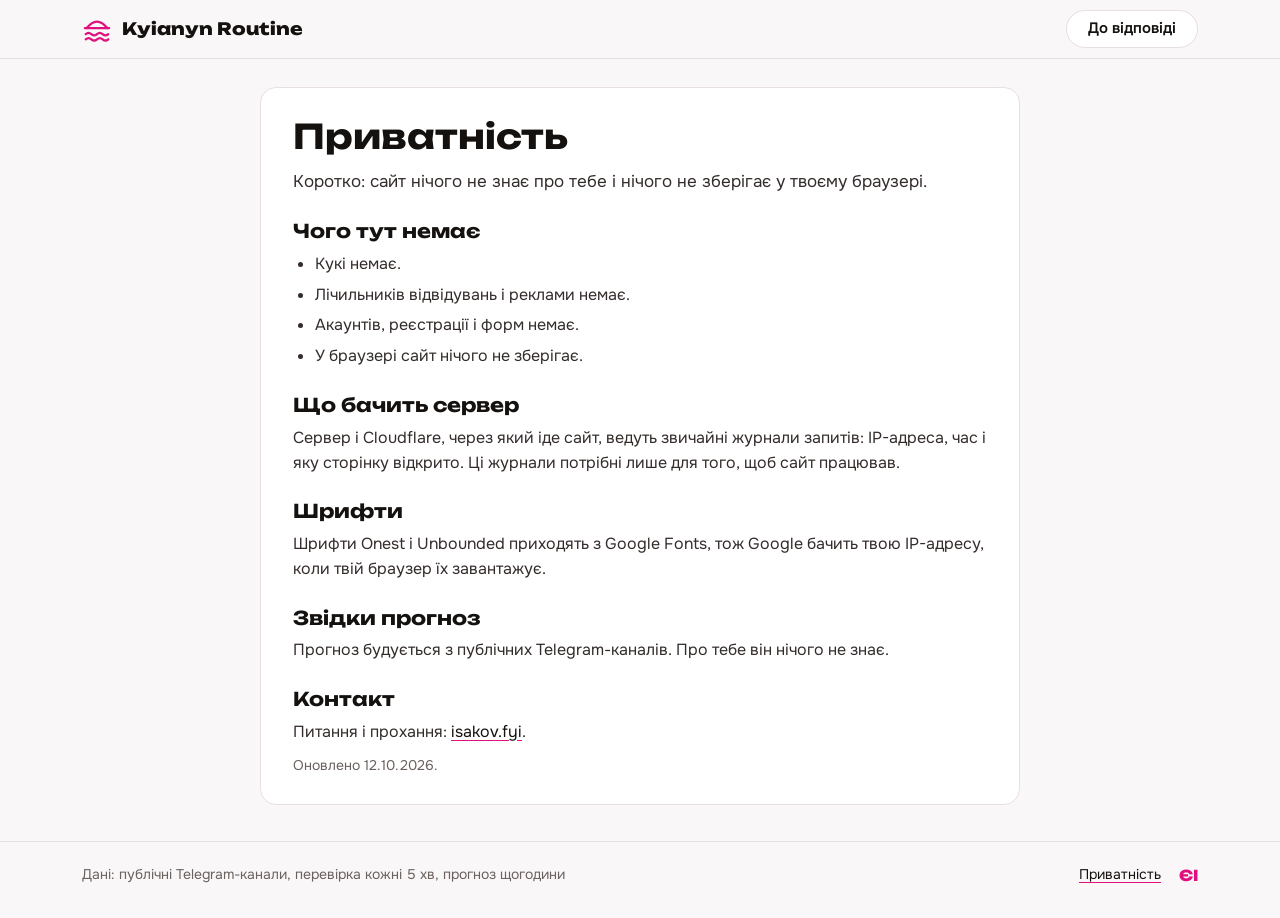
==== commit 8cc2f209: "Put the question first on the main tab, then the answer and one line of advice; name the probability" ====
--- a/site/privacy.html
+++ b/site/privacy.html
@@ -4,7 +4,7 @@
 <meta charset="utf-8">
 <meta name="viewport" content="width=device-width, initial-scale=1">
 <title>Приватність: Kyianyn Routine</title>
-<meta name="description" content="Що сайт «Чи встигнеш на інший берег за 3 години?» знає про відвідувачів: без cookies, без аналітики, без акаунтів.">
+<meta name="description" content="Що сайт «Чи встигнеш переїхати на інший берег за 3 години?» знає про тебе: нічого. Без кукі, без лічильників, без акаунтів.">
 <link rel="icon" href="favicon.svg" type="image/svg+xml">
 <link rel="stylesheet" href="assets/css/tokens.css">
 <link rel="stylesheet" href="assets/css/site.css">
@@ -20,29 +20,29 @@
 <main class="wrap">
   <article class="block doc">
     <h1>Приватність</h1>
-    <p class="lead">Коротко: сайт нічого не знає про вас і нічого не зберігає у вашому браузері.</p>
+    <p class="lead">Коротко: сайт нічого не знає про тебе і нічого не зберігає у твоєму браузері.</p>
     <h2>Чого тут немає</h2>
     <ul>
-      <li>Cookies немає.</li>
-      <li>Аналітики, лічильників і рекламних скриптів немає.</li>
+      <li>Кукі немає.</li>
+      <li>Лічильників відвідувань і реклами немає.</li>
       <li>Акаунтів, реєстрації і форм немає.</li>
-      <li>У браузері сайт нічого не зберігає: ні cookies, ні localStorage, ні інших сховищ.</li>
+      <li>У браузері сайт нічого не зберігає.</li>
     </ul>
     <h2>Що бачить сервер</h2>
-    <p>Сервер і Cloudflare, який стоїть перед ним як проксі, ведуть звичайні журнали запитів: IP-адреса, час і яку сторінку відкрито. Ці журнали потрібні лише для того, щоб сайт працював.</p>
+    <p>Сервер і Cloudflare, через який іде сайт, ведуть звичайні журнали запитів: IP-адреса, час і яку сторінку відкрито. Ці журнали потрібні лише для того, щоб сайт працював.</p>
     <h2>Шрифти</h2>
-    <p>Шрифти Onest і Unbounded приходять з Google Fonts, тож під час їх завантаження Google бачить вашу IP-адресу.</p>
+    <p>Шрифти Onest і Unbounded приходять з Google Fonts, тож Google бачить твою IP-адресу, коли твій браузер їх завантажує.</p>
     <h2>Звідки прогноз</h2>
-    <p>Прогноз будується з публічних Telegram-каналів. Про відвідувачів сайту він нічого не знає.</p>
+    <p>Прогноз будується з публічних Telegram-каналів. Про тебе він нічого не знає.</p>
     <h2>Контакт</h2>
     <p>Питання і прохання: <a href="https://isakov.fyi">isakov.fyi</a>.</p>
-    <p class="src">Оновлено 11.10.2026.</p>
+    <p class="src">Оновлено 12.10.2026.</p>
   </article>
 </main>
 
 <footer class="foot">
   <div class="wrap foot-in">
-    <p>Дані: публічні Telegram-канали, збір кожні 5 хв, ймовірність щогодини</p>
+    <p>Дані: публічні Telegram-канали, перевірка кожні 5 хв, прогноз щогодини</p>
     <p class="foot-links"><a href="privacy.html">Приватність</a><a class="credit" href="https://isakov.fyi" aria-label="ЄІ, isakov.fyi">ЄІ</a></p>
   </div>
 </footer>
--- a/site/assets/css/tokens.css
+++ b/site/assets/css/tokens.css
@@ -24,6 +24,10 @@
   --m1: #E31E24;
   --m2: #0072BC;
   --m3: #00984F;
+  /* The map: the Dnipro and the night sky. */
+  --water: #D6EAF6;
+  --water-line: #8CC0E3;
+  --night: #1E1B2E;
 
   --font: 'Onest', system-ui, -apple-system, 'Segoe UI', Roboto, sans-serif;
   --font-display: 'Unbounded', sans-serif;
--- a/site/assets/css/site.css
+++ b/site/assets/css/site.css
@@ -31,7 +31,7 @@
 .ico svg { width: 100%; height: 100%; fill: none; stroke: currentColor; stroke-width: 2; stroke-linecap: round; stroke-linejoin: round; }
 .sr-only { position: absolute; width: 1px; height: 1px; margin: -1px; padding: 0; overflow: hidden; clip: rect(0 0 0 0); white-space: nowrap; border: 0; }
 
-/* Header: the bridge mark and the short name, the two tabs, the live dot, the keys button */
+/* Header: the bridge mark and the short name, the two tabs, the live chip, the keys button */
 
 .top { position: sticky; top: 0; z-index: 10; background: var(--paper); border-bottom: 1px solid var(--line); }
 
@@ -84,11 +84,10 @@
 .tab:focus-visible { border-radius: var(--r-pill); }
 .tab[aria-current="page"] { background: var(--pink); border-color: var(--pink); color: var(--card); }
 
+/* The live chip never cuts its text: on a phone it drops the words "оновлено" and "дані" instead (see below). */
 .live {
   grid-area: live;
   justify-self: end;
-  min-width: 0;
-  max-width: 100%;
   display: inline-flex;
   align-items: center;
   gap: 8px;
@@ -99,12 +98,13 @@
   background: var(--card);
   color: var(--body);
   font-size: 14px;
+  white-space: nowrap;
   cursor: pointer;
 }
 .live:hover { border-color: var(--pink); }
 .live-dot { flex: none; width: 8px; height: 8px; border-radius: var(--r-pill); background: var(--go); }
 .live.is-empty .live-dot { background: var(--soft); }
-.live-text { min-width: 0; overflow: hidden; text-overflow: ellipsis; white-space: nowrap; }
+.live-text { white-space: nowrap; }
 .live .ico { display: none; width: 18px; height: 18px; }
 .live.is-stale { border-color: var(--risk-fill); background: var(--risk-soft); color: var(--risk); font-weight: 600; }
 .live.is-stale .live-dot { display: none; }
@@ -126,9 +126,9 @@
 }
 .help-btn:hover { border-color: var(--pink); color: var(--pink); }
 
-/* Blocks (tab 1, the charts, some scenes of the deck) */
-
-.tab-main { display: grid; gap: 16px; padding-top: 16px; }
+/* Blocks (tab 1, the charts, some scenes of the deck). One radius (--r-card) and one gap between them. */
+
+.tab-main { display: grid; gap: 14px; padding-top: 18px; }
 .tab-how { padding-top: 28px; }
 
 .block {
@@ -152,18 +152,19 @@
 .note b { color: var(--ink); }
 .tip { position: absolute; left: 12px; right: 12px; z-index: 2; padding: 10px 12px; border-radius: var(--r-small); background: var(--ink); color: var(--card); font-size: 14px; line-height: 1.4; box-shadow: var(--shadow-pink); pointer-events: none; animation: fade 200ms var(--ease) both; }
 
-/* a) the first screen: alert chip, answer, line, question, crossing picture, probability, chips. The hero takes the
-   soft colour of the tier and the answer, the number and the chip icons its strong colour. */
+/* a) The hero, top to bottom on a phone: pills, question, window, answer, line, map, probability, chips, safety line.
+   The card takes the soft colour of the tier; the answer, the number and the icons its strong colour (contrast of
+   the strong colour on its soft one is above 4.4:1). From 1001 px the map moves to the right of the words. */
 
 .block.hero {
   --tone: var(--soft);
   --tone-soft: var(--card);
-  --answer-h: clamp(84px, 25vw, 124px);
+  --answer-h: clamp(80px, 24vw, 136px);
   display: flex;
   flex-direction: column;
   align-items: center;
-  padding: 24px 32px 28px;
-  border-color: transparent;
+  padding: 26px 32px 24px;
+  border-color: color-mix(in srgb, var(--tone) 22%, var(--tone-soft));
   background: var(--tone-soft);
   text-align: center;
 }
@@ -172,24 +173,32 @@
 .hero[data-tier="medium"] { --tone: var(--risk); --tone-soft: var(--risk-soft); }
 .hero[data-tier="high"] { --tone: var(--stop); --tone-soft: var(--stop-soft); }
 
-.hero-alert { margin-bottom: 4px; }
-.hero-alert:empty, .hero-window:empty, .hero-p:empty, .hero-chips:empty { display: none; }
-.alert-chip { display: inline-flex; align-items: center; gap: 8px; min-height: 34px; padding: 0 14px 0 10px; border-radius: var(--r-pill); font-size: 15px; font-weight: 700; animation: rise 300ms var(--ease) both; }
-.alert-chip .ico { width: 18px; height: 18px; }
-.alert-red { background: var(--stop); color: var(--card); }
-.alert-yellow { background: var(--risk-fill); color: var(--ink); }
-
-.hero-answer { display: flex; align-items: center; justify-content: center; width: 100%; height: var(--answer-h); }
-.hero .answer { margin: 0; font: 800 var(--answer-h)/1 var(--font-display); letter-spacing: -.02em; color: var(--tone); white-space: nowrap; animation: rise 360ms var(--ease) both; }
-.hero .answer-medium { font-size: clamp(30px, 9vw, 88px); }
+.hero-pills { display: flex; flex-wrap: wrap; justify-content: center; gap: 6px; margin-bottom: 14px; }
+.hero-pills:empty, .hero-window:empty, .hero-p:empty, .hero-chips:empty { display: none; }
+/* The pills are light: white, a thin border and an icon in the colour of what they say, the kind in bold. A long one
+   wraps on a phone into a rounded box of two even, centred lines; on one line the same radius makes it a pill. */
+.flag { display: block; max-width: 100%; min-height: 30px; margin: 0; padding: 5px 14px; border: 1px solid var(--line); border-radius: var(--r-card); background: var(--card); color: var(--ink); font-size: 13px; font-weight: 500; line-height: 1.35; text-align: center; text-wrap: balance; animation: rise 300ms var(--ease) both; }
+.flag b { font-weight: 700; }
+.flag .ico { width: 16px; height: 16px; margin-right: 6px; vertical-align: -3px; }
+.flag-red { border-color: var(--stop); }
+.flag-red .ico { color: var(--stop); }
+.flag-yellow, .flag-stale { border-color: var(--risk-fill); }
+.flag-yellow .ico, .flag-stale .ico { color: var(--risk); }
+.flag-night { border-color: var(--night); font-weight: 600; }
+.flag-night .ico { color: var(--night); }
+
+.hero-q { max-width: 26ch; font: 700 clamp(20px, 2.3vw, 30px)/1.3 var(--font); color: var(--ink); text-wrap: balance; }
+.hero-window { margin-top: 4px; font-size: 14px; color: var(--soft); }
+.hero-answer { display: flex; align-items: center; justify-content: center; width: 100%; margin-top: 8px; }
+.hero .answer { margin: 0; font: 800 var(--answer-h)/1.08 var(--font-display); letter-spacing: -.02em; color: var(--tone); white-space: nowrap; animation: none; }
+.hero .answer-new { animation: lift 320ms var(--ease) both; }
 .hero .answer-wait { font-size: clamp(24px, 6vw, 40px); letter-spacing: 0; color: var(--soft); white-space: normal; }
-.hero-line { font: 700 clamp(17px, 1.7vw, 21px)/1.3 var(--font); color: var(--ink); }
+.hero-line { margin-top: 2px; font: 600 clamp(17px, 1.6vw, 20px)/1.35 var(--font); color: var(--ink); }
 .hero[data-tier="none"] .hero-line { font-weight: 500; color: var(--soft); }
-.hero-q { max-width: 60ch; margin-top: 14px; font: 600 15px/1.4 var(--font); color: var(--body); text-wrap: balance; }
-.hero-window { margin-top: 2px; font-size: 14px; color: var(--soft); }
-
-/* The crossing picture: a fixed 2:1 box. hero.js draws in it when present; until then the train on the bridge. */
-.hero-map { position: relative; width: 100%; max-width: 600px; aspect-ratio: 2 / 1; margin-top: 18px; overflow: hidden; border-radius: var(--r-card); background: var(--card); }
+.sent { display: inline-block; } /* one sentence wraps as a whole (dashboard.js sentences, the safety line) */
+
+/* The crossing map: a fixed 2:1 box. hero.js draws in it when present; until then the train on the bridge. */
+.hero-map { position: relative; width: 100%; max-width: 600px; aspect-ratio: 2 / 1; margin-top: 16px; overflow: hidden; border-radius: var(--r-card); background: var(--card); }
 .hero-map:has(.train:focus-visible) { box-shadow: var(--focus-ring); }
 .hero-map .train { width: 100%; height: 100%; max-width: none; padding: 0; border: 0; border-radius: 0; background: none; }
 .hero-map .train:focus-visible { box-shadow: none; }
@@ -204,33 +213,71 @@
 .hero-map .train-svg text { fill: var(--soft); }
 .hero-map .train-svg .river-name { fill: var(--m2); }
 
-.hero-p { width: 100%; max-width: 520px; margin-top: 18px; }
+/* The probability: the number, its label and the scale in three equal parts with the thresholds at the borders */
+.hero-p { width: 100%; max-width: 480px; margin-top: 20px; }
 .p-row { display: flex; align-items: center; justify-content: center; gap: 12px; }
-.p-num { font: 800 clamp(28px, 6.6vw, 56px)/1 var(--font-display); color: var(--tone); }
-.p-label { max-width: 22ch; font-size: 15px; line-height: 1.3; text-align: left; color: var(--body); }
-.meter { margin-top: 14px; }
-.meter-bar { position: relative; display: flex; height: 10px; }
+.p-num { flex: none; font: 800 clamp(30px, 4vw, 44px)/1 var(--font-display); color: var(--tone); }
+.p-num.p-low { color: var(--go); }
+.p-num.p-medium { color: var(--risk); }
+.p-num.p-high { color: var(--stop); }
+.p-label { max-width: 30ch; font-size: 15px; line-height: 1.3; text-align: left; color: var(--body); }
+.meter { margin-top: 12px; }
+.meter-cuts { position: relative; height: 16px; margin-bottom: 4px; font-size: 12px; line-height: 16px; color: var(--soft); }
+.meter-cuts span { position: absolute; top: 0; transform: translateX(-50%); white-space: nowrap; }
+.meter-bar { position: relative; display: flex; gap: 3px; height: 10px; }
+.meter .zone { flex: 1 1 0; }
 .zone-go { background: var(--go); border-radius: var(--r-pill) 0 0 var(--r-pill); }
 .zone-risk { background: var(--risk-fill); }
 .zone-stop { flex: 1; background: var(--stop); border-radius: 0 var(--r-pill) var(--r-pill) 0; }
-.meter-mark { position: absolute; top: 50%; width: 22px; height: 22px; margin: -11px 0 0 -11px; border: 4px solid var(--card); border-radius: var(--r-pill); background: var(--ink); box-shadow: var(--shadow-pink); animation: pop 320ms var(--ease) 120ms both; }
-.meter-ticks { position: relative; height: 18px; margin-top: 8px; font-size: 13px; line-height: 18px; color: var(--soft); }
-.meter-ticks span { position: absolute; top: 0; white-space: nowrap; }
-.meter-ticks .to-left { transform: translateX(calc(-100% - 3px)); }
-.meter-ticks .to-right { transform: translateX(3px); }
+.meter-mark { position: absolute; top: 50%; width: 22px; height: 22px; margin: -11px 0 0 -11px; border: 4px solid var(--card); border-radius: var(--r-pill); background: var(--ink); box-shadow: 0 1px 4px var(--line); animation: pop 320ms var(--ease) 120ms both; }
+.meter-words { display: grid; grid-template-columns: repeat(3, minmax(0, 1fr)); margin-top: 8px; font-size: 13px; line-height: 1.3; color: var(--soft); text-align: center; }
+.meter-words .is-on { color: var(--ink); font-weight: 700; }
 
 .hero-chips { width: 100%; }
 .chips { position: relative; display: flex; flex-wrap: wrap; justify-content: center; gap: 8px; margin-top: 16px; }
 .chip { display: inline-flex; align-items: center; gap: 8px; max-width: 100%; min-height: 36px; padding: 6px 14px 6px 10px; border: 1px solid var(--line); border-radius: var(--r-pill); background: var(--card); color: var(--ink); font-size: 14px; font-weight: 600; line-height: 1.25; text-align: left; cursor: help; }
 .chip:hover { border-color: var(--pink); }
 .chip .ico { width: 18px; height: 18px; color: var(--tone); }
-.chips .tip, .pills-box .tip, .reasons-box .tip { left: 0; right: 0; text-align: left; }
+.chips .tip, .reasons-box .tip { left: 0; right: 0; text-align: left; }
+
+.hero-safe { display: flex; align-items: center; justify-content: center; gap: 8px; margin-top: 16px; font-size: 14px; line-height: 1.4; color: var(--body); text-align: left; }
+.hero-safe .ico { width: 18px; height: 18px; color: var(--tone); }
+
+/* Folded blocks: quiet white cards; the whole summary row (heading and chevron) opens and closes them. */
+
+.block.fold-block { padding: 0; }
+.fold > summary { display: flex; align-items: center; justify-content: space-between; gap: 12px; min-height: 60px; padding: 14px 24px; border-radius: var(--r-card); cursor: pointer; list-style: none; }
+.fold > summary::-webkit-details-marker { display: none; }
+.fold > summary h2 { font: 700 clamp(18px, 1.6vw, 21px)/1.3 var(--font); color: var(--ink); }
+.fold > summary:hover h2 { color: var(--pink); }
+.fold > summary .chev { width: 22px; height: 22px; color: var(--soft); transition: transform 240ms var(--ease); }
+.fold > summary:hover .chev { color: var(--pink); }
+.fold[open] > summary .chev { transform: rotate(180deg); }
+.fold-body { padding: 4px 24px 24px; }
 
 /* b) what crosses the Dnipro now */
 
-.block.strip { padding: 20px 28px; }
-.block.strip > h2 { margin-bottom: 12px; font-size: clamp(18px, 1.8vw, 22px); }
-.pills-box { position: relative; }
+.cross-list { display: grid; margin: 0; padding: 0; list-style: none; }
+.cross-row { display: grid; grid-template-columns: 22px minmax(0, 1fr); gap: 10px; padding: 12px 0; border-top: 1px solid var(--line); }
+.cross-row:first-child { padding-top: 4px; border-top: 0; }
+.cross-row > .ico { margin-top: 2px; }
+.cross-row.is-open > .ico, .is-open .cross-st { color: var(--go); }
+.cross-row.is-limited > .ico, .is-limited .cross-st { color: var(--risk); }
+.cross-row.is-closed > .ico, .is-closed .cross-st { color: var(--stop); }
+.cross-row.is-unknown > .ico, .is-unknown .cross-st { color: var(--soft); }
+.cross-name { display: flex; flex-wrap: wrap; align-items: center; gap: 2px 8px; color: var(--ink); }
+.cross-via { font-size: 14px; color: var(--soft); }
+.cross-note { margin-top: 2px; font-size: 14px; }
+.cross-meta { display: flex; align-items: flex-start; gap: 8px; margin-top: 12px; padding: 12px 14px; border-radius: var(--r-small); background: var(--paper); font-size: 14px; }
+.cross-meta .ico { width: 18px; height: 18px; margin-top: 1px; color: var(--night); }
+.srcs { margin-top: 12px; }
+.srcs summary { display: inline-flex; align-items: center; min-height: 32px; padding: 0 14px; border: 1px solid var(--line); border-radius: var(--r-pill); color: var(--ink); font-size: 14px; font-weight: 600; cursor: pointer; list-style: none; }
+.srcs summary::-webkit-details-marker { display: none; }
+.srcs summary:hover { border-color: var(--pink); }
+.srcs summary:focus-visible { border-radius: var(--r-pill); }
+.srcs ul { display: grid; gap: 4px; margin: 10px 0 0; padding-left: 20px; font-size: 14px; }
+
+/* The status pills (some scenes of the deck use them) */
 .pills { display: flex; flex-wrap: wrap; gap: 8px; margin: 0; padding: 0; list-style: none; }
 .pill { display: inline-flex; align-items: center; gap: 6px; min-height: 34px; padding: 0 12px 0 8px; border: 1px solid var(--line); border-radius: var(--r-pill); background: var(--card); color: var(--ink); font-size: 14px; font-weight: 600; cursor: help; }
 .pill:hover { box-shadow: var(--shadow-pink); }
@@ -246,26 +293,6 @@
 .metro { flex: none; width: 10px; height: 10px; border-radius: var(--r-pill); }
 .metro-m1 { background: var(--m1); }
 .metro-m3 { background: var(--m3); }
-.cross-line { display: flex; flex-wrap: wrap; align-items: center; gap: 6px 10px; margin-top: 12px; font-size: 14px; color: var(--soft); }
-.cross-line > .ico { width: 18px; height: 18px; color: var(--pink); }
-.cross-line > span:not(.ico) { flex: 1 1 220px; min-width: 0; }
-.srcs summary { display: inline-flex; align-items: center; min-height: 30px; padding: 0 12px; border: 1px solid var(--line); border-radius: var(--r-pill); color: var(--ink); font-weight: 600; cursor: pointer; list-style: none; }
-.srcs summary::-webkit-details-marker { display: none; }
-.srcs summary:hover { border-color: var(--pink); }
-.srcs summary:focus-visible { border-radius: var(--r-pill); }
-.srcs[open] { flex-basis: 100%; }
-.srcs ul { display: grid; gap: 4px; margin: 10px 0 0; padding-left: 20px; }
-
-/* Folded blocks: why, glossary, live sources */
-
-.block.fold-block { padding: 0; }
-.fold > summary { display: flex; align-items: center; justify-content: space-between; gap: 12px; min-height: 58px; padding: 12px 28px; border-radius: var(--r-card); cursor: pointer; list-style: none; }
-.fold > summary::-webkit-details-marker { display: none; }
-.fold > summary h2 { font: 700 clamp(18px, 1.8vw, 22px)/1.25 var(--font-display); color: var(--ink); }
-.fold > summary:hover h2 { color: var(--pink); }
-.fold > summary .ico { color: var(--pink); transition: transform 240ms var(--ease); }
-.fold[open] > summary .ico { transform: rotate(180deg); }
-.fold-body { padding: 0 28px 22px; }
 
 /* c) reasons */
 
@@ -284,7 +311,7 @@
 .reason-fill.down { background: var(--go); transform-origin: right center; }
 .reason-w { font: 700 15px/1 var(--font-display); color: var(--ink); text-align: right; }
 
-/* d) glossary */
+/* d) the words */
 
 .gloss { display: grid; grid-template-columns: repeat(auto-fill, minmax(min(300px, 100%), 1fr)); gap: 8px; }
 .gloss div { padding: 10px 14px; border: 1px solid var(--line); border-radius: var(--r-card); }
@@ -311,12 +338,13 @@
 .facts dt { font-size: 14px; color: var(--soft); }
 .facts dd { margin-top: 2px; color: var(--ink); font-weight: 600; }
 #sources .facts { gap: 8px; margin-top: 0; }
+#sources .sub { margin: 16px 0 8px; font-size: 15px; }
 .chans { display: grid; grid-template-columns: repeat(auto-fill, minmax(min(230px, 100%), 1fr)); gap: 8px; margin: 0; padding: 0; list-style: none; }
 .chan { display: grid; gap: 2px; min-width: 0; padding: 10px 14px; border: 1px solid var(--line); border-radius: var(--r-card); }
 .chan-name { overflow: hidden; color: var(--ink); font-weight: 700; text-overflow: ellipsis; white-space: nowrap; }
 .chan-ago, .chan-n { font-size: 14px; color: var(--soft); }
 .chan.is-old { background: var(--paper); }
-#sources .chans { grid-template-columns: repeat(auto-fill, minmax(min(210px, 100%), 1fr)); gap: 6px; margin-top: 12px; }
+#sources .chans { grid-template-columns: repeat(auto-fill, minmax(min(210px, 100%), 1fr)); gap: 6px; }
 #sources .chan { display: flex; justify-content: space-between; gap: 8px; padding: 8px 12px; font-size: 14px; }
 #sources .chan-ago { flex: none; }
 .safety { display: flex; align-items: center; gap: 10px; margin-top: 14px; padding: 12px 16px; border-radius: var(--r-card); background: var(--ink); color: var(--card); font-weight: 600; }
@@ -379,18 +407,18 @@
 .train-svg text { font: 600 13px var(--font); fill: var(--body); text-anchor: middle; }
 
 /* Loading. Until the first data (and the web fonts) the hero shows only a skeleton in the place and about the size
-   of the answer, the picture and the number; the other blocks and the live pill wait with display none, so they
-   count as new when they show, not as moved. */
+   of the question, the answer, the map and the number; the other blocks and the live chip wait with display none, so
+   they count as new when they show, not as moved. */
 .app { min-height: 100vh; }
 .is-loading .tab-main > section:not(#hero), .is-loading .hero > :not(.hero-sk), .is-loading .live { display: none; }
 .hero-sk { display: none; width: 100%; }
 .is-loading .hero-sk { display: flex; flex-direction: column; align-items: center; }
 .sk { display: block; border-radius: var(--r-small); background: var(--line); opacity: .6; }
-.sk-answer { width: min(50%, 300px); height: calc(var(--answer-h) * .76); margin: calc(var(--answer-h) * .12) 0; border-radius: var(--r-card); }
+.sk-q { width: min(90%, 440px); height: 26px; }
+.sk-answer { width: min(50%, 300px); height: calc(var(--answer-h) * .8); margin: calc(var(--answer-h) * .14) 0 calc(var(--answer-h) * .1); border-radius: var(--r-card); }
 .sk-line { width: min(70%, 320px); height: 22px; }
-.sk-q { width: min(90%, 440px); height: 18px; margin-top: 16px; }
-.sk-map { width: 100%; max-width: 600px; aspect-ratio: 2 / 1; margin-top: 20px; border-radius: var(--r-card); }
-.sk-p { width: min(80%, 400px); height: 56px; margin-top: 18px; border-radius: var(--r-card); }
+.sk-map { width: 100%; max-width: 600px; aspect-ratio: 2 / 1; margin-top: 16px; border-radius: var(--r-card); }
+.sk-p { width: min(80%, 400px); height: 56px; margin-top: 20px; border-radius: var(--r-card); }
 
 /* Footer */
 
@@ -428,11 +456,37 @@
 .doc ul { display: grid; gap: 6px; margin: 0; padding-left: 22px; }
 .doc p + p { margin-top: 10px; }
 
-/* Narrower screens: the tabs go under the name; phone: name and keys, then tabs and the live pill */
+/* Wide screens: the hero in two columns, the words on the left and the map on the right */
 
 @media (min-width: 1001px) {
   .tab { min-width: 132px; } /* one width when the web fonts swap in, so the header never shifts */
-}
+  .block.hero {
+    display: grid;
+    grid-template-columns: minmax(0, 1fr) minmax(0, 580px);
+    grid-template-areas: "pills pills" "q map" "win map" "ans map" "line map" "prob map" "chips chips" "safe safe";
+    align-items: start;
+    justify-items: start;
+    column-gap: 48px;
+    padding: 32px 40px 26px;
+    text-align: left;
+  }
+  .hero-sk { grid-column: 1 / -1; }
+  .hero-pills { grid-area: pills; justify-content: flex-start; }
+  .hero-q { grid-area: q; max-width: 22ch; }
+  .hero-window { grid-area: win; }
+  .hero-answer { grid-area: ans; justify-content: flex-start; margin-top: 12px; }
+  .hero-line { grid-area: line; }
+  .hero-map { grid-area: map; align-self: center; margin-top: 0; }
+  .hero-p { grid-area: prob; margin-top: 24px; }
+  .p-row { justify-content: flex-start; }
+  .hero-chips { grid-area: chips; }
+  .chips { justify-content: flex-start; margin-top: 22px; }
+  .hero-safe { grid-area: safe; justify-content: flex-start; width: 100%; margin-top: 18px; padding-top: 16px; border-top: 1px solid color-mix(in srgb, var(--tone) 18%, var(--tone-soft)); }
+  .cross-list { grid-template-columns: repeat(2, minmax(0, 1fr)); column-gap: 36px; }
+  .cross-row:nth-child(2) { padding-top: 4px; border-top: 0; }
+}
+
+/* Narrower screens: the tabs go under the name; phone: name and keys, then tabs and the live chip */
 
 @media (max-width: 1000px) {
   .top-in { grid-template-columns: minmax(0, 1fr) auto auto; grid-template-areas: "logo live help" "tabs tabs tabs"; }
@@ -444,21 +498,29 @@
   .logo { gap: 8px; font-size: 15px; }
   .logo svg { width: 26px; height: 26px; }
   .tab { min-height: 36px; padding: 0 12px; font-size: 14px; }
-  .live { min-height: 34px; padding: 0 10px; font-size: 13px; }
-  .live-word, .live-more, .live-date { display: none; }
+  .live { min-height: 34px; gap: 6px; padding: 0 10px; font-size: 13px; }
+  .live-word, .live-date { display: none; }
   .help-btn { width: 36px; height: 36px; }
   .tab-main { gap: 12px; padding-top: 12px; }
   .block { padding: 22px 16px; scroll-margin-top: 112px; }
-  .block.hero { padding: 16px 16px 20px; }
-  .hero-q { font-size: 14px; }
+  .block.hero { padding: 18px 16px 18px; }
+  .hero-pills { gap: 4px; margin-bottom: 10px; }
+  .flag { min-height: 28px; padding: 4px 12px; line-height: 1.3; }
+  /* Two or three pills (an alert, the curfew, late data) take room: the answer is then a size smaller and the gaps
+     tighter, so the scale and its words still fit the first screen of a phone */
+  .hero:has(.flag + .flag) { --answer-h: clamp(72px, 20vw, 136px); }
+  .hero:has(.flag + .flag + .flag) .hero-map { margin-top: 12px; }
+  .hero:has(.flag + .flag + .flag) .hero-p { margin-top: 14px; }
+  .hero-p { margin-top: 18px; }
+  .p-label { font-size: 14px; }
   .chip { font-size: 13px; }
-  .block.strip { padding: 18px 16px; }
-  .fold > summary { padding: 12px 16px; }
+  .fold > summary { min-height: 56px; padding: 12px 16px; }
   .fold-body { padding: 0 16px 18px; }
   .keys div { grid-template-columns: 104px minmax(0, 1fr); }
 }
 
 @keyframes rise { from { opacity: 0; transform: translateY(8px); } }
+@keyframes lift { from { transform: translateY(10px); } }
 @keyframes pop { from { opacity: 0; transform: scale(.6); } }
 @keyframes grow { from { transform: scaleX(0); } }
 @keyframes fade { from { opacity: 0; } }
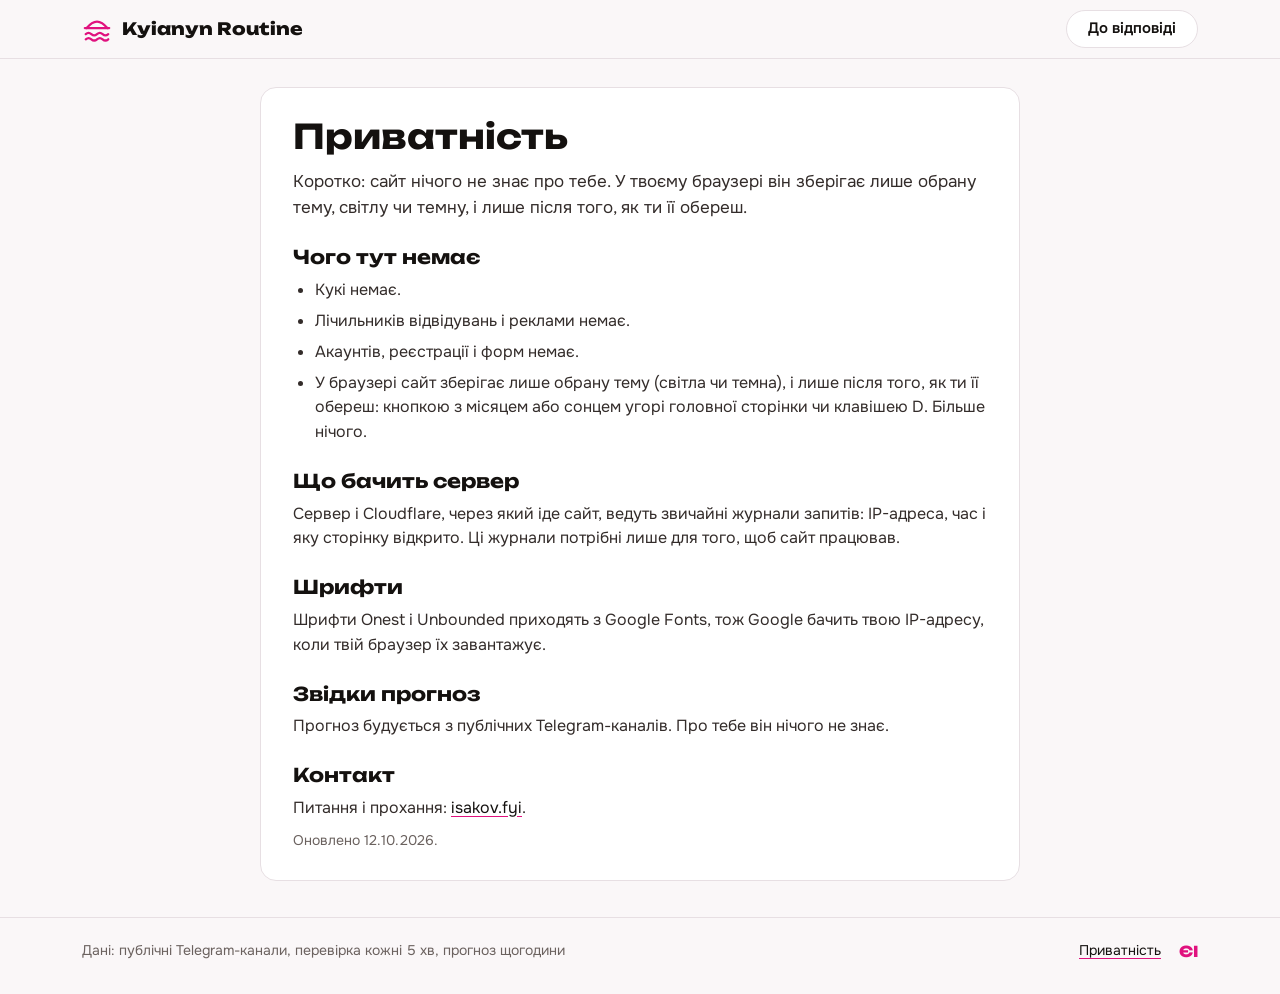
==== commit e08ad1dd: "Site: a light and a dark theme with a moon and sun toggle next to «?» and the key D, the system them" ====
--- a/site/privacy.html
+++ b/site/privacy.html
@@ -3,6 +3,11 @@
 <head>
 <meta charset="utf-8">
 <meta name="viewport" content="width=device-width, initial-scale=1">
+<!-- The browser bar takes --paper of tokens.css in each theme -->
+<meta name="theme-color" content="#FAF7F8" media="(prefers-color-scheme: light)">
+<meta name="theme-color" content="#141012" media="(prefers-color-scheme: dark)">
+<!-- The theme before the first paint: the one the toggle of the main page stored, else the system preference; the browser bar takes the colour of that theme -->
+<script>(function () { var t; try { t = localStorage.getItem('theme') } catch (e) {} if (t !== 'dark' && t !== 'light') t = matchMedia('(prefers-color-scheme: dark)').matches ? 'dark' : 'light'; document.documentElement.dataset.theme = t; document.querySelectorAll('meta[name="theme-color"]').forEach(function (m) { m.media = m.media.indexOf(t) < 0 ? 'not all' : 'all' }) })()</script>
 <title>Приватність: Kyianyn Routine</title>
 <meta name="description" content="Що сайт «Чи встигнеш переїхати на інший берег за 3 години?» знає про тебе: нічого. Без кукі, без лічильників, без акаунтів.">
 <link rel="icon" href="favicon.svg" type="image/svg+xml">
@@ -20,13 +25,13 @@
 <main class="wrap">
   <article class="block doc">
     <h1>Приватність</h1>
-    <p class="lead">Коротко: сайт нічого не знає про тебе і нічого не зберігає у твоєму браузері.</p>
+    <p class="lead">Коротко: сайт нічого не знає про тебе. У твоєму браузері він зберігає лише обрану тему, світлу чи темну, і лише після того, як ти її обереш.</p>
     <h2>Чого тут немає</h2>
     <ul>
       <li>Кукі немає.</li>
       <li>Лічильників відвідувань і реклами немає.</li>
       <li>Акаунтів, реєстрації і форм немає.</li>
-      <li>У браузері сайт нічого не зберігає.</li>
+      <li>У браузері сайт зберігає лише обрану тему (світла чи темна), і лише після того, як ти її обереш: кнопкою з місяцем або сонцем угорі головної сторінки чи клавішею D. Більше нічого.</li>
     </ul>
     <h2>Що бачить сервер</h2>
     <p>Сервер і Cloudflare, через який іде сайт, ведуть звичайні журнали запитів: IP-адреса, час і яку сторінку відкрито. Ці журнали потрібні лише для того, щоб сайт працював.</p>
--- a/site/assets/css/tokens.css
+++ b/site/assets/css/tokens.css
@@ -1,7 +1,9 @@
 /* Taken from mindset.mylovanov.media and ba26.mylovanov.media */
 @import url('https://fonts.googleapis.com/css2?family=Onest:wght@400;500;600;700;800&family=Unbounded:wght@700;800&display=swap');
 
+/* The light theme. The dark one below gives the same names other values, so no other file changes with the theme. */
 :root {
+  color-scheme: light;
   --pink: #E0117E;
   --pink-soft: #FCE7F1;
   --ink: #14110F;
@@ -24,10 +26,15 @@
   --m1: #E31E24;
   --m2: #0072BC;
   --m3: #00984F;
-  /* The map: the Dnipro and the night sky. */
+  /* The map: the Dnipro and its name on the water (--water-ink), the night sky with its moon and stars (--star).
+     The night as an icon or a border, as on the curfew pill: --night-ink. The veil behind the help dialog: --scrim. */
   --water: #D6EAF6;
   --water-line: #8CC0E3;
+  --water-ink: #0072BC;
   --night: #1E1B2E;
+  --night-ink: #1E1B2E;
+  --star: #FFFFFF;
+  --scrim: #14110F;
 
   --font: 'Onest', system-ui, -apple-system, 'Segoe UI', Roboto, sans-serif;
   --font-display: 'Unbounded', sans-serif;
@@ -40,3 +47,37 @@
   --focus-ring: 0 0 0 4px rgba(224, 17, 126, .28);
   --ease: cubic-bezier(.22, .75, .28, 1);
 }
+
+/* The dark theme: <html data-theme="dark">, set before the first paint by the script in <head> of index.html and
+   privacy.html (the choice the toggle in the header stored, else the system preference). The metro colours stay
+   official; body, ink and soft text keep 4.5:1 or more on --paper and on --card, as in the light theme. */
+:root[data-theme="dark"] {
+  color-scheme: dark;
+  --pink: #FF62AC;
+  --pink-soft: #3E1B2D;
+  --ink: #F5EFF2;
+  --body: #DDD3D7;
+  --soft: #ACA0A5;
+  --line: #3B3337;
+  --paper: #141012;
+  --card: #1F1A1C;
+
+  --go: #4FD58A;
+  --go-soft: #11291C;
+  --risk: #F2B24A;
+  --risk-fill: #F59E0B;
+  --risk-soft: #33260E;
+  --stop: #FF7B73;
+  --stop-soft: #3B1816;
+
+  --water: #16344C;
+  --water-line: #4884B3;
+  --water-ink: #8DCBF5;
+  --night: #0C0A1A;
+  --night-ink: #B8AEF6;
+  --star: #F5EFF2;
+  --scrim: #000000;
+
+  --shadow-pink: 0 2px 12px rgba(255, 98, 172, .35);
+  --focus-ring: 0 0 0 4px rgba(255, 98, 172, .45);
+}
--- a/site/assets/css/site.css
+++ b/site/assets/css/site.css
@@ -31,14 +31,14 @@
 .ico svg { width: 100%; height: 100%; fill: none; stroke: currentColor; stroke-width: 2; stroke-linecap: round; stroke-linejoin: round; }
 .sr-only { position: absolute; width: 1px; height: 1px; margin: -1px; padding: 0; overflow: hidden; clip: rect(0 0 0 0); white-space: nowrap; border: 0; }
 
-/* Header: the bridge mark and the short name, the two tabs, the live chip, the keys button */
+/* Header: the bridge mark and the short name, the two tabs, the live chip, the theme toggle, the keys button */
 
 .top { position: sticky; top: 0; z-index: 10; background: var(--paper); border-bottom: 1px solid var(--line); }
 
 .top-in {
   display: grid;
-  grid-template-columns: auto auto minmax(0, 1fr) auto;
-  grid-template-areas: "logo tabs live help";
+  grid-template-columns: auto auto minmax(0, 1fr) auto auto;
+  grid-template-areas: "logo tabs live theme help";
   align-items: center;
   gap: 10px 20px;
   padding-top: 10px;
@@ -110,8 +110,7 @@
 .live.is-stale .live-dot { display: none; }
 .live.is-stale .ico { display: inline-flex; }
 
-.help-btn {
-  grid-area: help;
+.help-btn, .theme-btn {
   display: grid;
   place-items: center;
   width: 38px;
@@ -124,7 +123,15 @@
   font: 800 16px/1 var(--font-display);
   cursor: pointer;
 }
-.help-btn:hover { border-color: var(--pink); color: var(--pink); }
+.help-btn { grid-area: help; }
+.help-btn:hover, .theme-btn:hover { border-color: var(--pink); color: var(--pink); }
+/* The theme toggle shows the theme a click turns on: a moon in the light theme, a sun in the dark one (app.js).
+   On a touch screen it takes taps in 44 px around its circle. */
+.theme-btn { position: relative; grid-area: theme; }
+:root[data-theme="dark"] .theme-moon, :root:not([data-theme="dark"]) .theme-sun { display: none; }
+@media (pointer: coarse) {
+  .theme-btn::after { content: ""; position: absolute; inset: -5px; border-radius: var(--r-pill); }
+}
 
 /* Blocks (tab 1, the charts, some scenes of the deck). One radius (--r-card) and one gap between them. */
 
@@ -152,7 +159,7 @@
 .note b { color: var(--ink); }
 .tip { position: absolute; left: 12px; right: 12px; z-index: 2; padding: 10px 12px; border-radius: var(--r-small); background: var(--ink); color: var(--card); font-size: 14px; line-height: 1.4; box-shadow: var(--shadow-pink); pointer-events: none; animation: fade 200ms var(--ease) both; }
 
-/* a) The hero, top to bottom on a phone: pills, question, window, answer, line, map, probability, chips, safety line.
+/* a) The hero, top to bottom on a phone: pills, question, window, answer, line, map, probability, safety line.
    The card takes the soft colour of the tier; the answer, the number and the icons its strong colour (contrast of
    the strong colour on its soft one is above 4.4:1). From 1001 px the map moves to the right of the words. */
 
@@ -174,9 +181,10 @@
 .hero[data-tier="high"] { --tone: var(--stop); --tone-soft: var(--stop-soft); }
 
 .hero-pills { display: flex; flex-wrap: wrap; justify-content: center; gap: 6px; margin-bottom: 14px; }
-.hero-pills:empty, .hero-window:empty, .hero-p:empty, .hero-chips:empty { display: none; }
-/* The pills are light: white, a thin border and an icon in the colour of what they say, the kind in bold. A long one
-   wraps on a phone into a rounded box of two even, centred lines; on one line the same radius makes it a pill. */
+.hero-pills:empty, .hero-window:empty, .hero-p:empty { display: none; }
+/* The pills are quiet: the card colour, a thin border and an icon in the colour of what they say, the kind in bold.
+   A long one wraps on a phone into a rounded box of two even, centred lines; on one line the same radius makes it a
+   pill. */
 .flag { display: block; max-width: 100%; min-height: 30px; margin: 0; padding: 5px 14px; border: 1px solid var(--line); border-radius: var(--r-card); background: var(--card); color: var(--ink); font-size: 13px; font-weight: 500; line-height: 1.35; text-align: center; text-wrap: balance; animation: rise 300ms var(--ease) both; }
 .flag b { font-weight: 700; }
 .flag .ico { width: 16px; height: 16px; margin-right: 6px; vertical-align: -3px; }
@@ -184,8 +192,8 @@
 .flag-red .ico { color: var(--stop); }
 .flag-yellow, .flag-stale { border-color: var(--risk-fill); }
 .flag-yellow .ico, .flag-stale .ico { color: var(--risk); }
-.flag-night { border-color: var(--night); font-weight: 600; }
-.flag-night .ico { color: var(--night); }
+.flag-night { border-color: var(--night-ink); font-weight: 600; }
+.flag-night .ico { color: var(--night-ink); }
 
 .hero-q { max-width: 26ch; font: 700 clamp(20px, 2.3vw, 30px)/1.3 var(--font); color: var(--ink); text-wrap: balance; }
 .hero-window { margin-top: 4px; font-size: 14px; color: var(--soft); }
@@ -211,7 +219,7 @@
 .hero-map .train[data-m1="unknown"] .arch { stroke: var(--soft); }
 .hero-map .train-svg .train-car rect { fill: var(--m1); }
 .hero-map .train-svg text { fill: var(--soft); }
-.hero-map .train-svg .river-name { fill: var(--m2); }
+.hero-map .train-svg .river-name { fill: var(--water-ink); }
 
 /* The probability: the number, its label and the scale in three equal parts with the thresholds at the borders */
 .hero-p { width: 100%; max-width: 480px; margin-top: 20px; }
@@ -233,17 +241,12 @@
 .meter-words { display: grid; grid-template-columns: repeat(3, minmax(0, 1fr)); margin-top: 8px; font-size: 13px; line-height: 1.3; color: var(--soft); text-align: center; }
 .meter-words .is-on { color: var(--ink); font-weight: 700; }
 
-.hero-chips { width: 100%; }
-.chips { position: relative; display: flex; flex-wrap: wrap; justify-content: center; gap: 8px; margin-top: 16px; }
-.chip { display: inline-flex; align-items: center; gap: 8px; max-width: 100%; min-height: 36px; padding: 6px 14px 6px 10px; border: 1px solid var(--line); border-radius: var(--r-pill); background: var(--card); color: var(--ink); font-size: 14px; font-weight: 600; line-height: 1.25; text-align: left; cursor: help; }
-.chip:hover { border-color: var(--pink); }
-.chip .ico { width: 18px; height: 18px; color: var(--tone); }
-.chips .tip, .reasons-box .tip { left: 0; right: 0; text-align: left; }
+.reasons-box .tip { left: 0; right: 0; text-align: left; }
 
 .hero-safe { display: flex; align-items: center; justify-content: center; gap: 8px; margin-top: 16px; font-size: 14px; line-height: 1.4; color: var(--body); text-align: left; }
 .hero-safe .ico { width: 18px; height: 18px; color: var(--tone); }
 
-/* Folded blocks: quiet white cards; the whole summary row (heading and chevron) opens and closes them. */
+/* Folded blocks: quiet cards; the whole summary row (heading and chevron) opens and closes them. */
 
 .block.fold-block { padding: 0; }
 .fold > summary { display: flex; align-items: center; justify-content: space-between; gap: 12px; min-height: 60px; padding: 14px 24px; border-radius: var(--r-card); cursor: pointer; list-style: none; }
@@ -255,21 +258,26 @@
 .fold[open] > summary .chev { transform: rotate(180deg); }
 .fold-body { padding: 4px 24px 24px; }
 
-/* b) what crosses the Dnipro now */
-
+/* b) what crosses the Dnipro now: the alert state, then three groups (the metro, the city rail ring, the bridges for
+   cars); a row is the name, the status now as an icon and a word in its colour, and the rule during an alert */
+
+.cross-group { margin-top: 16px; }
+.cross-group + .cross-group { padding-top: 14px; border-top: 2px solid var(--line); }
+.cross-h { margin: 0 0 2px; font: 800 13px/1.3 var(--font); letter-spacing: .06em; text-transform: uppercase; color: var(--ink); }
 .cross-list { display: grid; margin: 0; padding: 0; list-style: none; }
-.cross-row { display: grid; grid-template-columns: 22px minmax(0, 1fr); gap: 10px; padding: 12px 0; border-top: 1px solid var(--line); }
-.cross-row:first-child { padding-top: 4px; border-top: 0; }
-.cross-row > .ico { margin-top: 2px; }
-.cross-row.is-open > .ico, .is-open .cross-st { color: var(--go); }
-.cross-row.is-limited > .ico, .is-limited .cross-st { color: var(--risk); }
-.cross-row.is-closed > .ico, .is-closed .cross-st { color: var(--stop); }
-.cross-row.is-unknown > .ico, .is-unknown .cross-st { color: var(--soft); }
+.cross-row { display: grid; align-content: start; gap: 3px; min-width: 0; padding: 12px 0; border-top: 1px solid var(--line); }
+.cross-row:first-child { padding-top: 6px; border-top: 0; }
 .cross-name { display: flex; flex-wrap: wrap; align-items: center; gap: 2px 8px; color: var(--ink); }
 .cross-via { font-size: 14px; color: var(--soft); }
-.cross-note { margin-top: 2px; font-size: 14px; }
-.cross-meta { display: flex; align-items: flex-start; gap: 8px; margin-top: 12px; padding: 12px 14px; border-radius: var(--r-small); background: var(--paper); font-size: 14px; }
-.cross-meta .ico { width: 18px; height: 18px; margin-top: 1px; color: var(--night); }
+.cross-now { display: flex; align-items: flex-start; gap: 6px; }
+.cross-now .ico { flex: none; width: 18px; height: 18px; margin-top: 3px; }
+.is-open .cross-now .ico, .is-open .cross-st { color: var(--go); }
+.is-limited .cross-now .ico, .is-limited .cross-st { color: var(--risk); }
+.is-closed .cross-now .ico, .is-closed .cross-st { color: var(--stop); }
+.is-unknown .cross-now .ico, .is-unknown .cross-st { color: var(--soft); }
+.cross-rule { font-size: 14px; color: var(--soft); }
+.cross-meta { display: flex; align-items: flex-start; gap: 8px; padding: 12px 14px; border-radius: var(--r-small); background: var(--paper); font-size: 14px; }
+.cross-meta .ico { width: 18px; height: 18px; margin-top: 1px; color: var(--night-ink); }
 .srcs { margin-top: 12px; }
 .srcs summary { display: inline-flex; align-items: center; min-height: 32px; padding: 0 14px; border: 1px solid var(--line); border-radius: var(--r-pill); color: var(--ink); font-size: 14px; font-weight: 600; cursor: pointer; list-style: none; }
 .srcs summary::-webkit-details-marker { display: none; }
@@ -310,6 +318,7 @@
 .reason-fill.up { background: var(--stop); transform-origin: left center; }
 .reason-fill.down { background: var(--go); transform-origin: right center; }
 .reason-w { font: 700 15px/1 var(--font-display); color: var(--ink); text-align: right; }
+.reason-past { margin-top: 14px; color: var(--ink); }
 
 /* d) the words */
 
@@ -343,10 +352,13 @@
 .chan { display: grid; gap: 2px; min-width: 0; padding: 10px 14px; border: 1px solid var(--line); border-radius: var(--r-card); }
 .chan-name { overflow: hidden; color: var(--ink); font-weight: 700; text-overflow: ellipsis; white-space: nowrap; }
 .chan-ago, .chan-n { font-size: 14px; color: var(--soft); }
-.chan.is-old { background: var(--paper); }
-#sources .chans { grid-template-columns: repeat(auto-fill, minmax(min(210px, 100%), 1fr)); gap: 6px; }
-#sources .chan { display: flex; justify-content: space-between; gap: 8px; padding: 8px 12px; font-size: 14px; }
-#sources .chan-ago { flex: none; }
+.chan.is-quiet { background: var(--paper); }
+#sources .chans-note { margin: -4px 0 10px; font-size: 14px; color: var(--body); }
+#sources .chans { grid-template-columns: repeat(auto-fill, minmax(min(250px, 100%), 1fr)); gap: 6px; }
+#sources .chan { padding: 8px 12px; font-size: 14px; }
+.chan-top { display: flex; align-items: baseline; justify-content: space-between; gap: 8px; min-width: 0; }
+.chan-quiet { flex: none; font-size: 13px; font-weight: 600; color: var(--soft); }
+.chan.is-quiet .chan-name { color: var(--soft); }
 .safety { display: flex; align-items: center; gap: 10px; margin-top: 14px; padding: 12px 16px; border-radius: var(--r-card); background: var(--ink); color: var(--card); font-weight: 600; }
 .safety .ico { color: var(--pink); }
 
@@ -433,7 +445,7 @@
 
 .help { width: min(520px, calc(100vw - 32px)); max-height: calc(100vh - 32px); padding: 0; border: 0; border-radius: var(--r-card); background: var(--card); color: var(--body); box-shadow: var(--shadow-pink); }
 .help[open] { animation: rise 260ms var(--ease) both; }
-.help::backdrop { background: var(--ink); opacity: .45; }
+.help::backdrop { background: var(--scrim); opacity: .45; }
 .help-in { padding: 24px; }
 .help h2 { margin-bottom: 14px; font: 700 22px/1.2 var(--font-display); color: var(--ink); }
 .keys { display: grid; gap: 8px; margin-bottom: 20px; }
@@ -463,7 +475,7 @@
   .block.hero {
     display: grid;
     grid-template-columns: minmax(0, 1fr) minmax(0, 580px);
-    grid-template-areas: "pills pills" "q map" "win map" "ans map" "line map" "prob map" "chips chips" "safe safe";
+    grid-template-areas: "pills pills" "q map" "win map" "ans map" "line map" "prob map" "safe safe";
     align-items: start;
     justify-items: start;
     column-gap: 48px;
@@ -479,28 +491,26 @@
   .hero-map { grid-area: map; align-self: center; margin-top: 0; }
   .hero-p { grid-area: prob; margin-top: 24px; }
   .p-row { justify-content: flex-start; }
-  .hero-chips { grid-area: chips; }
-  .chips { justify-content: flex-start; margin-top: 22px; }
   .hero-safe { grid-area: safe; justify-content: flex-start; width: 100%; margin-top: 18px; padding-top: 16px; border-top: 1px solid color-mix(in srgb, var(--tone) 18%, var(--tone-soft)); }
   .cross-list { grid-template-columns: repeat(2, minmax(0, 1fr)); column-gap: 36px; }
-  .cross-row:nth-child(2) { padding-top: 4px; border-top: 0; }
-}
-
-/* Narrower screens: the tabs go under the name; phone: name and keys, then tabs and the live chip */
+  .cross-row:nth-child(2) { padding-top: 6px; border-top: 0; }
+}
+
+/* Narrower screens: the tabs go under the name; phone: name, theme and keys, then tabs and the live chip */
 
 @media (max-width: 1000px) {
-  .top-in { grid-template-columns: minmax(0, 1fr) auto auto; grid-template-areas: "logo live help" "tabs tabs tabs"; }
+  .top-in { grid-template-columns: minmax(0, 1fr) auto auto auto; grid-template-areas: "logo live theme help" "tabs tabs tabs tabs"; }
 }
 
 @media (max-width: 760px) {
   .wrap { padding-left: 16px; padding-right: 16px; }
-  .top-in { grid-template-columns: auto minmax(0, 1fr) auto; grid-template-areas: "logo logo help" "tabs live live"; gap: 8px; padding-top: 8px; padding-bottom: 8px; }
+  .top-in { grid-template-columns: auto minmax(0, 1fr) auto auto; grid-template-areas: "logo logo theme help" "tabs live live live"; gap: 8px; padding-top: 8px; padding-bottom: 8px; }
   .logo { gap: 8px; font-size: 15px; }
   .logo svg { width: 26px; height: 26px; }
   .tab { min-height: 36px; padding: 0 12px; font-size: 14px; }
   .live { min-height: 34px; gap: 6px; padding: 0 10px; font-size: 13px; }
   .live-word, .live-date { display: none; }
-  .help-btn { width: 36px; height: 36px; }
+  .help-btn, .theme-btn { width: 36px; height: 36px; }
   .tab-main { gap: 12px; padding-top: 12px; }
   .block { padding: 22px 16px; scroll-margin-top: 112px; }
   .block.hero { padding: 18px 16px 18px; }
@@ -513,10 +523,24 @@
   .hero:has(.flag + .flag + .flag) .hero-p { margin-top: 14px; }
   .hero-p { margin-top: 18px; }
   .p-label { font-size: 14px; }
-  .chip { font-size: 13px; }
   .fold > summary { min-height: 56px; padding: 12px 16px; }
   .fold-body { padding: 0 16px 18px; }
   .keys div { grid-template-columns: 104px minmax(0, 1fr); }
+}
+
+@media (max-width: 340px) {
+  /* The narrowest phones: the tabs and the live chip sit closer, so the second row of the header still fits */
+  .top-in { column-gap: 6px; }
+  .tabs { gap: 4px; }
+  .tab { padding: 0 9px; font-size: 13px; }
+  .live { gap: 4px; padding: 0 8px; }
+}
+
+@media (max-width: 319px) {
+  /* Under 320 px (a folded phone, 280 px) the tabs and the live chip no longer fit one row: the logo keeps only its
+     picture (the link keeps its name for screen readers), the live chip moves up to it and the tabs get row two */
+  .top-in { grid-template-areas: "logo live theme help" "tabs tabs tabs tabs"; }
+  .logo-name { display: none; }
 }
 
 @keyframes rise { from { opacity: 0; transform: translateY(8px); } }
